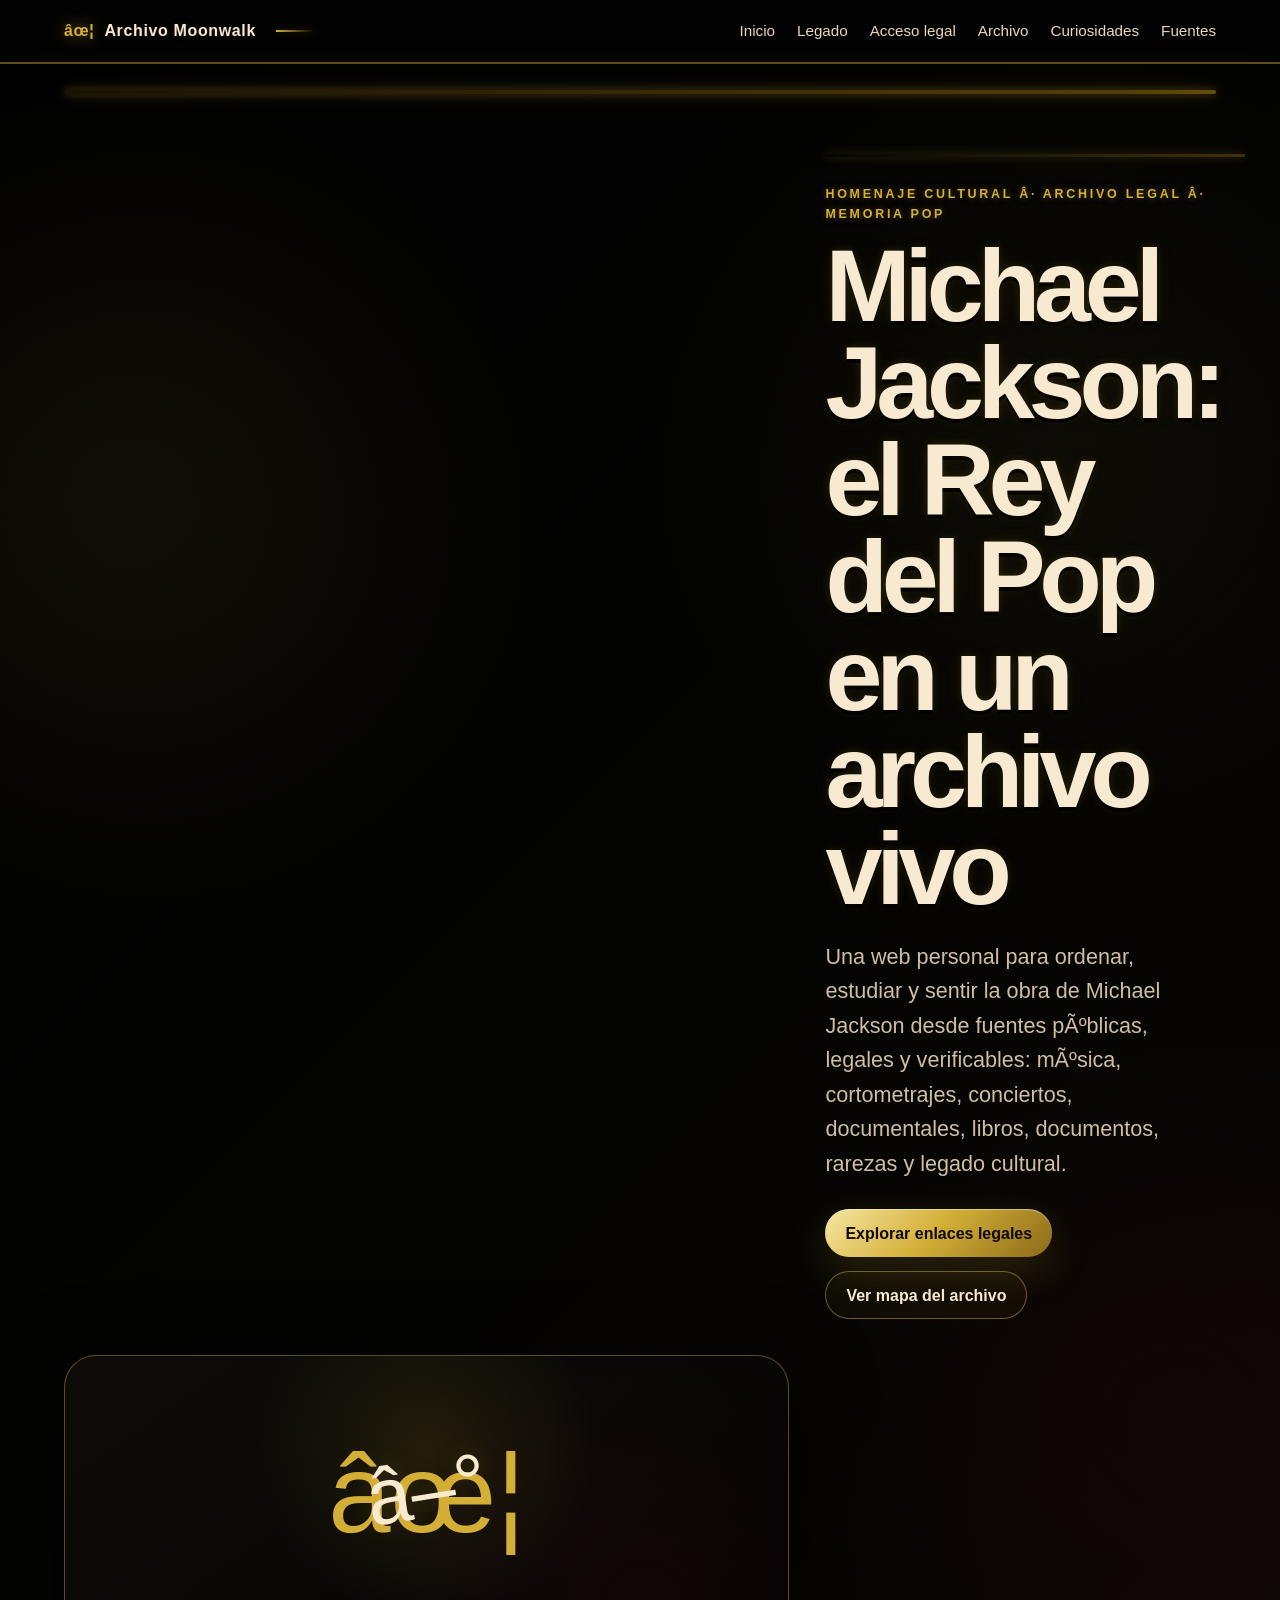
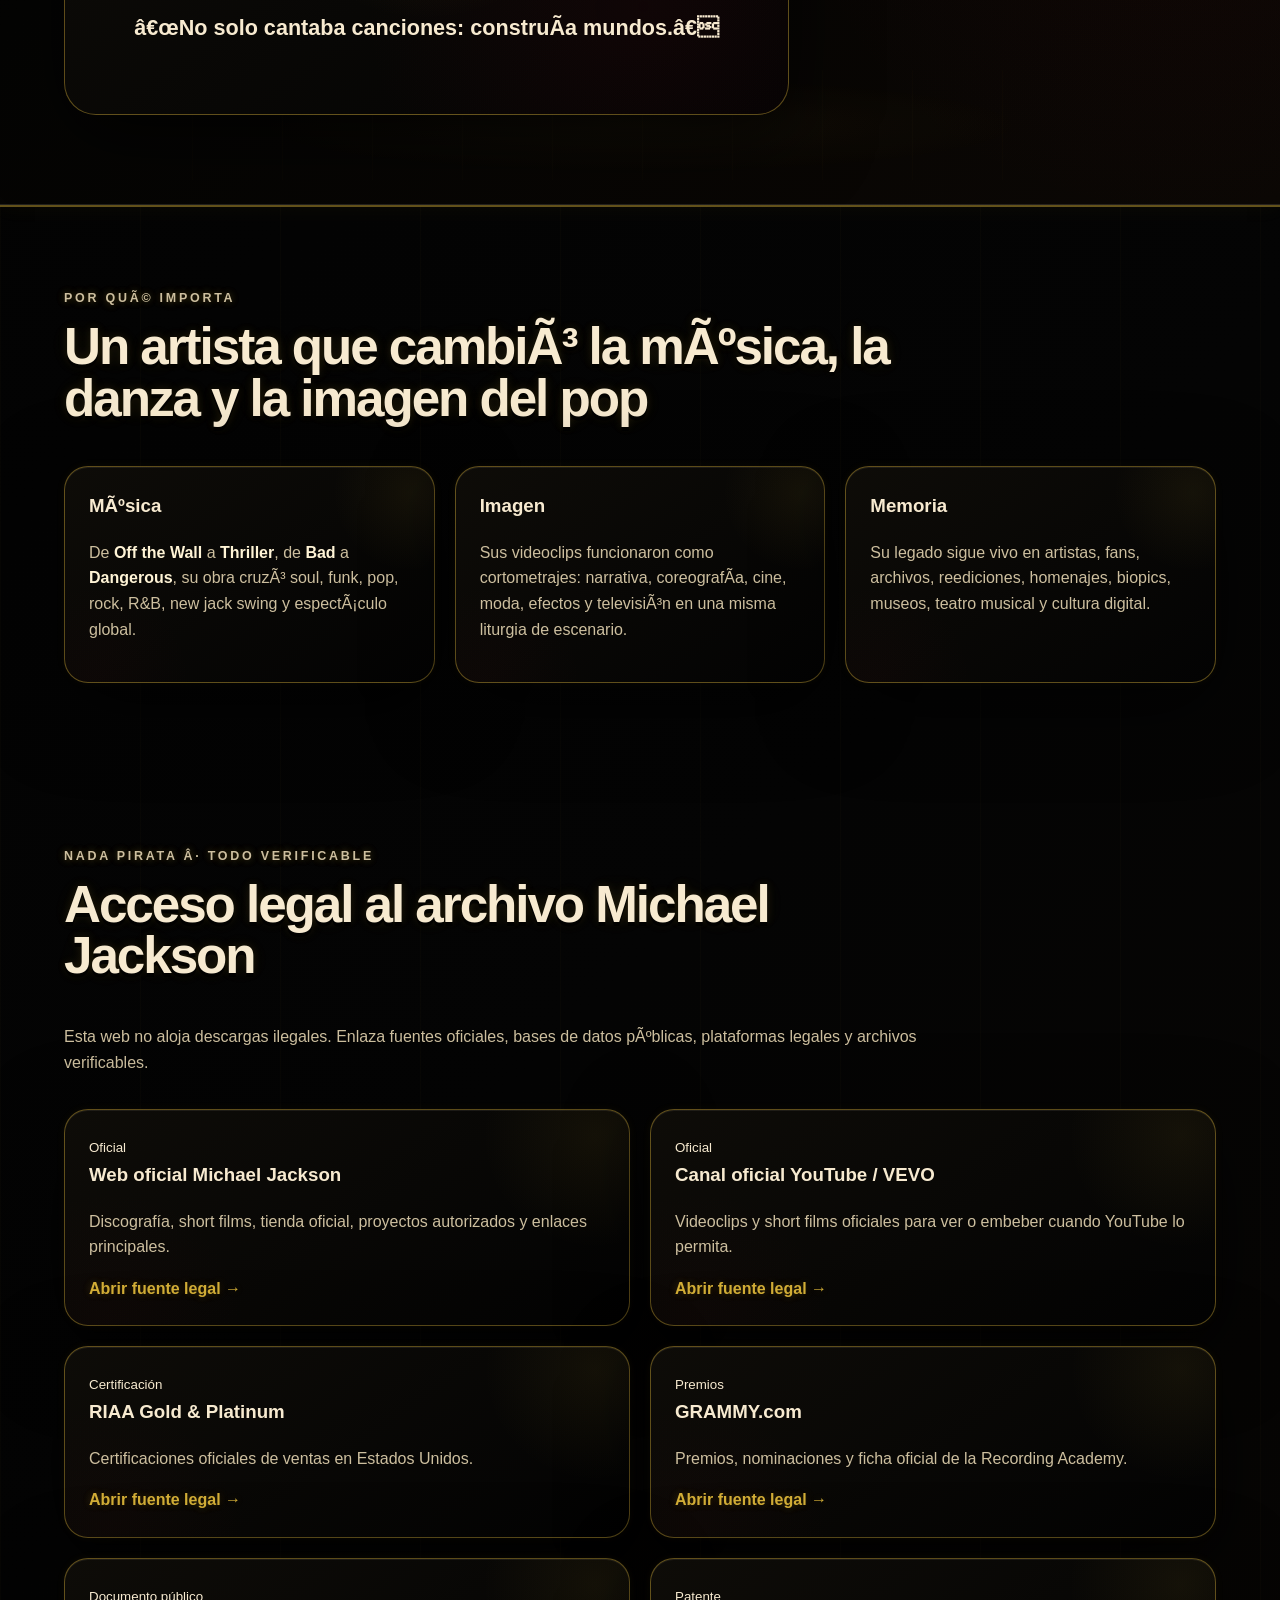
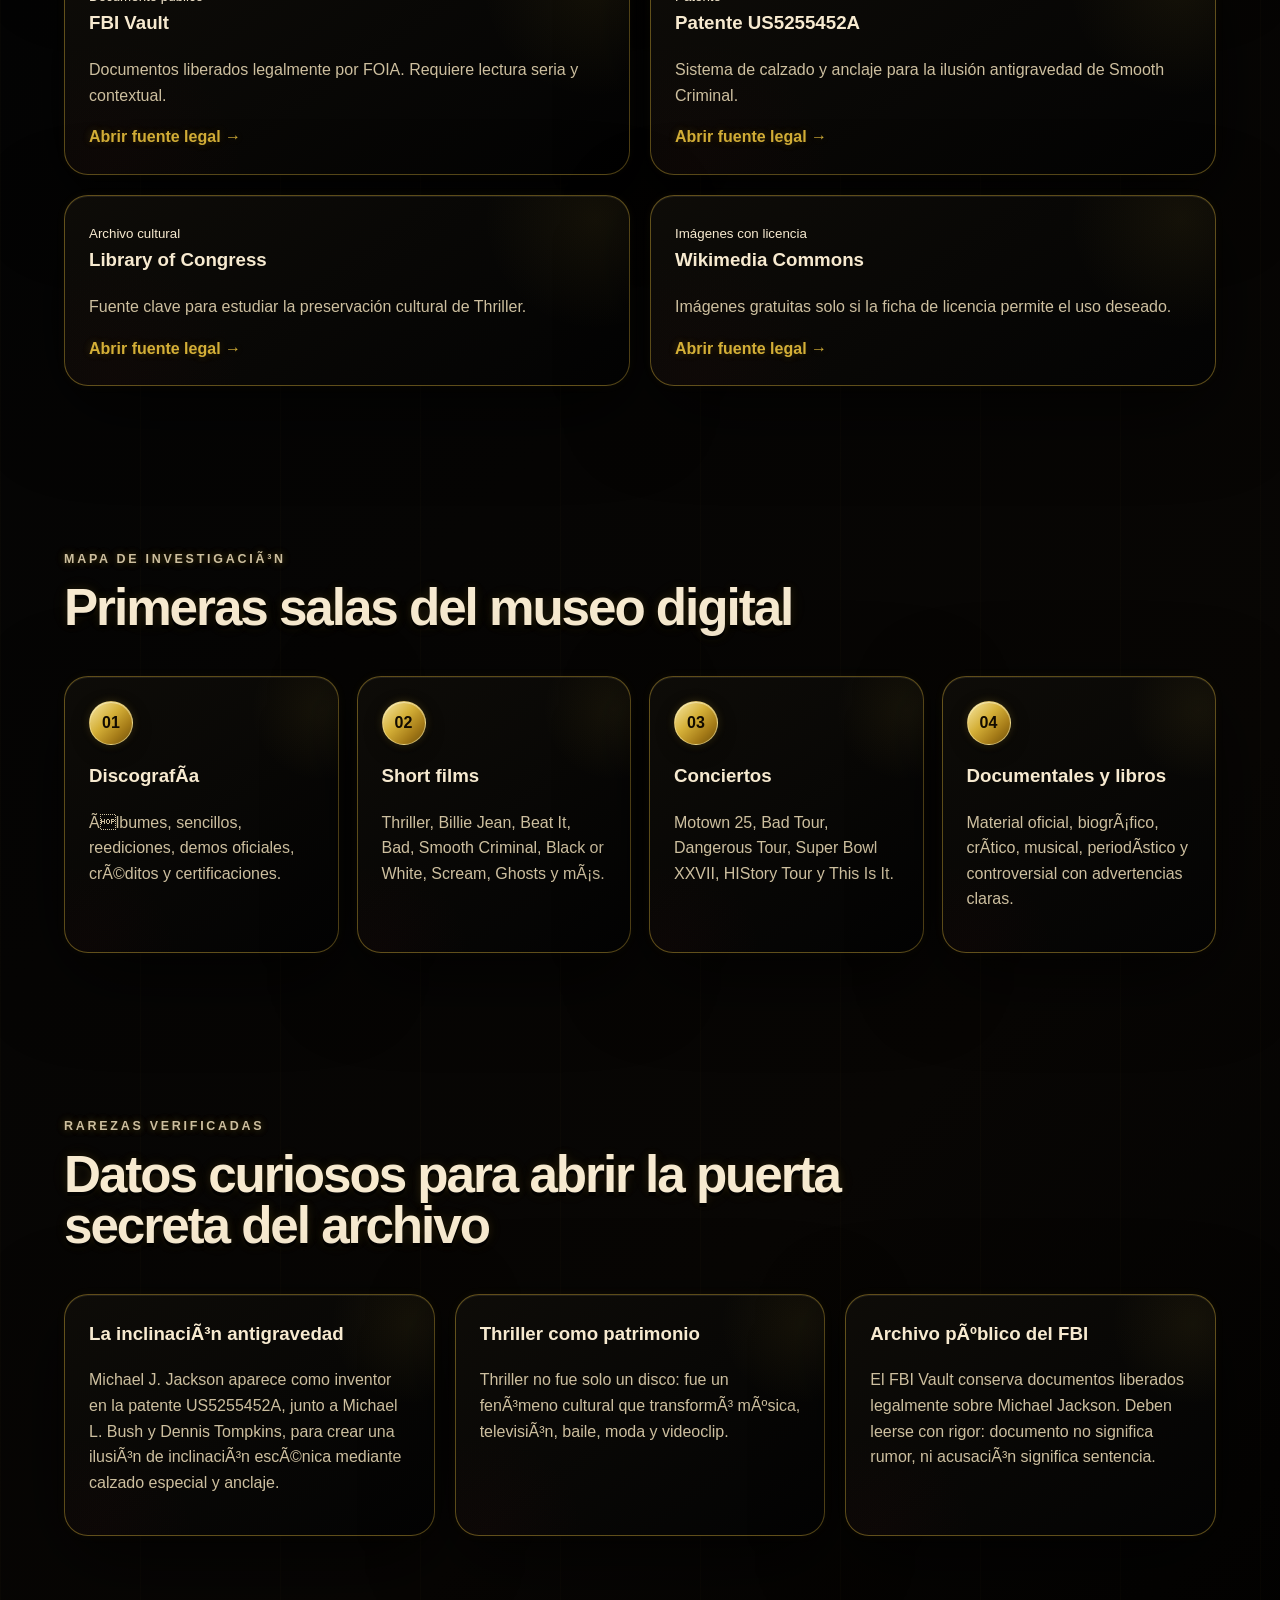
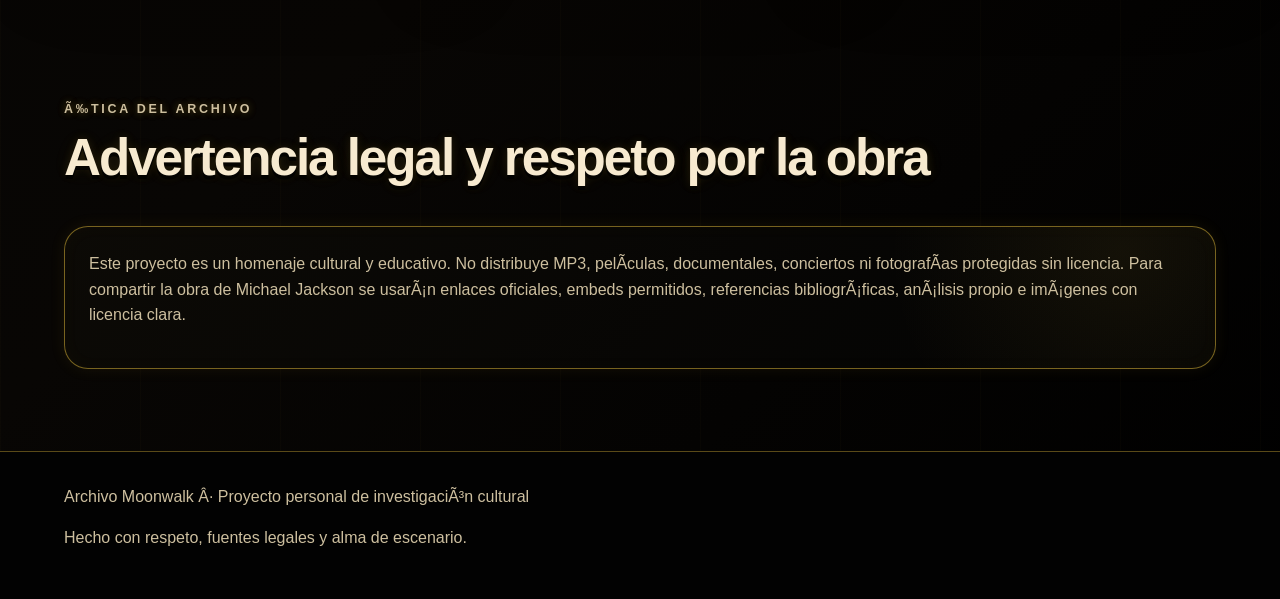
==== index.html @ 629b1ee2 "Integro logo con fondo transparente" ====
﻿<!DOCTYPE html>
<html lang="es">
<head>
  <meta charset="UTF-8" />
  <meta name="viewport" content="width=device-width, initial-scale=1.0" />
  <meta name="description" content="Archivo Moonwalk: homenaje cultural, legal y documentado a Michael Jackson, el Rey del Pop." />
  <title>Archivo Moonwalk | Michael Jackson</title>
  <link rel="icon" type="image/png" href="img/m_j_pies.png" />
  <link rel="stylesheet" href="css/styles.css" />
</head>
<body>
  <header class="site-header">
    <a class="brand" href="#inicio" aria-label="Ir al inicio">
      <span class="brand-mark">âœ¦</span>
      <span>Archivo Moonwalk</span>
    </a>

    <button class="menu-toggle" aria-label="Abrir menÃº" aria-expanded="false">â˜°</button>

    <nav class="main-nav" aria-label="NavegaciÃ³n principal">
      <a href="#inicio">Inicio</a>
      <a href="#legado">Legado</a>
      <a href="#acceso-legal">Acceso legal</a>
      <a href="#archivo">Archivo</a>
      <a href="#curiosidades">Curiosidades</a>
      <a href="#fuentes">Fuentes</a>
    </nav>
  </header>

  <main>
    <section id="inicio" class="hero">
      <div class="hero-glow"></div>
      <div class="hero-content">
        <p class="eyebrow">Homenaje cultural Â· Archivo legal Â· Memoria pop</p>
        <h1>Michael Jackson: el Rey del Pop en un archivo vivo</h1>
        <p class="hero-text">
          Una web personal para ordenar, estudiar y sentir la obra de Michael Jackson desde fuentes pÃºblicas,
          legales y verificables: mÃºsica, cortometrajes, conciertos, documentales, libros, documentos, rarezas
          y legado cultural.
        </p>
        <div class="hero-actions">
          <a class="btn primary" href="#acceso-legal">Explorar enlaces legales</a>
          <a class="btn ghost" href="#archivo">Ver mapa del archivo</a>
        </div>
      </div>

      <div class="stage-card" aria-label="Tarjeta homenaje">
        <div class="fedora">â–°</div>
        <div class="glove">âœ¦</div>
        <p>â€œNo solo cantaba canciones: construÃ­a mundos.â€</p>
      </div>
    </section>

    <section id="legado" class="section">
      <div class="section-heading">
        <p class="eyebrow">Por quÃ© importa</p>
        <h2>Un artista que cambiÃ³ la mÃºsica, la danza y la imagen del pop</h2>
      </div>

      <div class="grid three">
        <article class="card">
          <h3>MÃºsica</h3>
          <p>
            De <strong>Off the Wall</strong> a <strong>Thriller</strong>, de <strong>Bad</strong> a <strong>Dangerous</strong>,
            su obra cruzÃ³ soul, funk, pop, rock, R&amp;B, new jack swing y espectÃ¡culo global.
          </p>
        </article>

        <article class="card">
          <h3>Imagen</h3>
          <p>
            Sus videoclips funcionaron como cortometrajes: narrativa, coreografÃ­a, cine, moda, efectos y televisiÃ³n
            en una misma liturgia de escenario.
          </p>
        </article>

        <article class="card">
          <h3>Memoria</h3>
          <p>
            Su legado sigue vivo en artistas, fans, archivos, reediciones, homenajes, biopics, museos, teatro musical
            y cultura digital.
          </p>
        </article>
      </div>
    </section>

    <section id="acceso-legal" class="section legal-section">
      <div class="section-heading">
        <p class="eyebrow">Nada pirata Â· todo verificable</p>
        <h2>Acceso legal al archivo Michael Jackson</h2>
        <p>
          Esta web no aloja descargas ilegales. Enlaza fuentes oficiales, bases de datos pÃºblicas, plataformas legales
          y archivos verificables.
        </p>
      </div>

      <div id="legal-links" class="grid two"></div>
    </section>

    <section id="archivo" class="section">
      <div class="section-heading">
        <p class="eyebrow">Mapa de investigaciÃ³n</p>
        <h2>Primeras salas del museo digital</h2>
      </div>

      <div class="timeline">
        <article>
          <span>01</span>
          <h3>DiscografÃ­a</h3>
          <p>Ãlbumes, sencillos, reediciones, demos oficiales, crÃ©ditos y certificaciones.</p>
        </article>
        <article>
          <span>02</span>
          <h3>Short films</h3>
          <p>Thriller, Billie Jean, Beat It, Bad, Smooth Criminal, Black or White, Scream, Ghosts y mÃ¡s.</p>
        </article>
        <article>
          <span>03</span>
          <h3>Conciertos</h3>
          <p>Motown 25, Bad Tour, Dangerous Tour, Super Bowl XXVII, HIStory Tour y This Is It.</p>
        </article>
        <article>
          <span>04</span>
          <h3>Documentales y libros</h3>
          <p>Material oficial, biogrÃ¡fico, crÃ­tico, musical, periodÃ­stico y controversial con advertencias claras.</p>
        </article>
      </div>
    </section>

    <section id="curiosidades" class="section">
      <div class="section-heading">
        <p class="eyebrow">Rarezas verificadas</p>
        <h2>Datos curiosos para abrir la puerta secreta del archivo</h2>
      </div>

      <div class="grid three">
        <article class="card highlight">
          <h3>La inclinaciÃ³n antigravedad</h3>
          <p>
            Michael J. Jackson aparece como inventor en la patente US5255452A, junto a Michael L. Bush y Dennis Tompkins,
            para crear una ilusiÃ³n de inclinaciÃ³n escÃ©nica mediante calzado especial y anclaje.
          </p>
        </article>

        <article class="card highlight">
          <h3>Thriller como patrimonio</h3>
          <p>
            Thriller no fue solo un disco: fue un fenÃ³meno cultural que transformÃ³ mÃºsica, televisiÃ³n, baile, moda
            y videoclip.
          </p>
        </article>

        <article class="card highlight">
          <h3>Archivo pÃºblico del FBI</h3>
          <p>
            El FBI Vault conserva documentos liberados legalmente sobre Michael Jackson. Deben leerse con rigor:
            documento no significa rumor, ni acusaciÃ³n significa sentencia.
          </p>
        </article>
      </div>
    </section>

    <section id="fuentes" class="section sources">
      <div class="section-heading">
        <p class="eyebrow">Ã‰tica del archivo</p>
        <h2>Advertencia legal y respeto por la obra</h2>
      </div>

      <div class="notice">
        <p>
          Este proyecto es un homenaje cultural y educativo. No distribuye MP3, pelÃ­culas, documentales, conciertos
          ni fotografÃ­as protegidas sin licencia. Para compartir la obra de Michael Jackson se usarÃ¡n enlaces oficiales,
          embeds permitidos, referencias bibliogrÃ¡ficas, anÃ¡lisis propio e imÃ¡genes con licencia clara.
        </p>
      </div>
    </section>
  </main>

  <footer class="site-footer">
    <p>Archivo Moonwalk Â· Proyecto personal de investigaciÃ³n cultural</p>
    <p>Hecho con respeto, fuentes legales y alma de escenario.</p>
  </footer>

  <script src="js/app.js"></script>
</body>
</html>
---- css/styles.css ----
﻿/* =========================================================
   Archivo Moonwalk
   Tema visual: Royal Moonwalk Noir
   Negro premium · Oro metálico 24K · Rojo Thriller sutil
   ========================================================= */

/* =========================
   1. Variables globales
   ========================= */

:root {
  --bg: #010101;
  --bg-soft: #040404;
  --bg-deep: #000000;

  --gold: #d4af37;
  --gold-light: #f7e7a3;
  --gold-deep: #8a6a18;
  --gold-dark: #6f4f09;

  --text: #f7ead0;
  --text-strong: #fff4d6;
  --muted: #cdbf9f;

  --thriller-red: #6d0715;
  --thriller-red-dark: #350007;
  --thriller-red-glow: rgba(109, 7, 21, 0.22);

  --card: rgba(10, 10, 10, 0.94);
  --card-border: rgba(212, 175, 55, 0.42);

  --blue-shadow: #06101b;

  --shadow-soft: 0 22px 82px rgba(0, 0, 0, 0.68);
  --shadow-strong: 0 30px 100px rgba(0, 0, 0, 0.74);

  --radius-lg: 24px;
  --radius-xl: 32px;
  --container-x: clamp(18px, 5vw, 70px);
}

/* =========================
   2. Reset y base
   ========================= */

* {
  box-sizing: border-box;
}

html {
  scroll-behavior: smooth;
  background: var(--bg);
}

body {
  margin: 0;
  font-family: Arial, Helvetica, sans-serif;
  color: var(--text);
  background:
    radial-gradient(circle at 12% 15%, rgba(212, 175, 55, 0.045), transparent 22%),
    radial-gradient(circle at 90% 12%, rgba(212, 175, 55, 0.035), transparent 24%),
    linear-gradient(135deg, #010101 0%, #040404 48%, #080604 78%, #000000 100%);
  line-height: 1.6;
}

a {
  color: inherit;
  text-decoration: none;
}

p,
h1,
h2,
h3 {
  margin-top: 0;
}

strong {
  color: var(--text-strong);
}

/* =========================
   3. Header y navegación
   ========================= */

.site-header {
  position: sticky;
  top: 0;
  z-index: 20;
  display: flex;
  align-items: center;
  justify-content: space-between;
  padding: 18px var(--container-x);
  background: #020202;
  border-bottom: 2px solid rgba(212, 175, 55, 0.44);
  box-shadow:
    0 10px 34px rgba(0, 0, 0, 0.78),
    0 0 14px rgba(212, 175, 55, 0.08);
}

.brand {
  display: flex;
  align-items: center;
  gap: 10px;
  color: var(--text);
  font-weight: 800;
  letter-spacing: 0.04em;
  text-shadow:
    0 0 8px rgba(212, 175, 55, 0.14),
    0 0 16px rgba(212, 175, 55, 0.06);
}

.brand::after {
  content: "";
  display: inline-block;
  width: 38px;
  height: 2px;
  margin-left: 10px;
  background: linear-gradient(90deg, var(--gold), transparent);
  box-shadow: 0 0 8px rgba(212, 175, 55, 0.28);
}

.brand-mark {
  color: var(--gold);
  filter: drop-shadow(0 0 8px rgba(212, 175, 55, 0.48));
}

.main-nav {
  display: flex;
  gap: 22px;
  color: var(--muted);
  font-size: 0.95rem;
}

.main-nav a {
  position: relative;
  color: #e8d9b6;
}

.main-nav a::after {
  content: "";
  position: absolute;
  left: 0;
  bottom: -8px;
  width: 0;
  height: 2px;
  background: linear-gradient(90deg, var(--gold), var(--gold-light), var(--thriller-red));
  box-shadow:
    0 0 8px rgba(212, 175, 55, 0.24),
    0 0 10px rgba(109, 7, 21, 0.18);
  transition: width 0.22s ease;
}

.main-nav a:hover {
  color: var(--gold);
}

.main-nav a:hover::after {
  width: 100%;
}

.menu-toggle {
  display: none;
  padding: 8px 10px;
  color: var(--text);
  font-size: 1.2rem;
  background: transparent;
  border: 1px solid rgba(212, 175, 55, 0.44);
  border-radius: 10px;
}

/* =========================
   4. Hero principal
   ========================= */

.hero {
  min-height: 88vh;
  position: relative;
  display: grid;
  grid-template-columns: minmax(0, 1.3fr) minmax(280px, 0.7fr);
  align-items: center;
  gap: 36px;
  padding: 90px var(--container-x);
  overflow: hidden;
  background:
    radial-gradient(circle at 10% 25%, rgba(212, 175, 55, 0.07), transparent 24%),
    radial-gradient(circle at 82% 22%, rgba(212, 175, 55, 0.045), transparent 24%),
    radial-gradient(circle at 92% 78%, rgba(109, 7, 21, 0.075), transparent 22%),
    linear-gradient(135deg, #010101 0%, #040403 52%, #0b0704 100%);
  border-bottom: 2px solid rgba(212, 175, 55, 0.46);
  box-shadow:
    inset 0 -1px 0 rgba(247, 234, 208, 0.12),
    0 0 22px rgba(212, 175, 55, 0.045);
}

.hero::before,
.page-hero::before {
  content: "";
  display: block;
  position: absolute;
  left: var(--container-x);
  right: var(--container-x);
  top: 26px;
  height: 3px;
  border-radius: 999px;
  background:
    linear-gradient(
      90deg,
      transparent,
      rgba(138, 106, 24, 0.28),
      var(--gold-deep),
      var(--gold),
      #f0d98a,
      var(--gold),
      rgba(109, 7, 21, 0.24),
      transparent
    );
  box-shadow:
    0 0 10px rgba(212, 175, 55, 0.28),
    0 0 22px rgba(212, 175, 55, 0.10);
  pointer-events: none;
}

.hero::after {
  content: "";
  position: absolute;
  left: 50%;
  bottom: 25px;
  width: 70%;
  height: 110px;
  transform: translateX(-50%);
  background:
    linear-gradient(90deg, rgba(212,175,55,0.025) 1px, transparent 1px),
    radial-gradient(ellipse, rgba(212,175,55,0.06), transparent 65%);
  background-size: 90px 90px, auto;
  opacity: 0.75;
  pointer-events: none;
}

.hero-content {
  position: relative;
  z-index: 1;
  max-width: 850px;
}

.eyebrow {
  margin: 0 0 12px;
  color: var(--gold);
  text-transform: uppercase;
  letter-spacing: 0.22em;
  font-size: 0.78rem;
  font-weight: 800;
  text-shadow:
    0 0 7px rgba(212, 175, 55, 0.36),
    0 0 16px rgba(212, 175, 55, 0.12);
}

h1 {
  margin-bottom: 22px;
  color: var(--text);
  font-size: clamp(2.6rem, 8vw, 6.6rem);
  line-height: 0.95;
  letter-spacing: -0.06em;
  text-shadow:
    0 4px 0 rgba(0, 0, 0, 0.78),
    0 0 10px rgba(212, 175, 55, 0.14),
    0 0 22px rgba(212, 175, 55, 0.055);
}

h2 {
  color: var(--text);
  font-size: clamp(2rem, 4vw, 3.6rem);
  line-height: 1;
  letter-spacing: -0.04em;
  text-shadow:
    0 4px 0 rgba(0, 0, 0, 0.78),
    0 0 10px rgba(212, 175, 55, 0.14),
    0 0 22px rgba(212, 175, 55, 0.055);
}

.hero-text,
.page-hero p:not(.eyebrow) {
  max-width: 760px;
  color: var(--muted);
  font-size: clamp(1.05rem, 2vw, 1.35rem);
}

.hero-actions {
  display: flex;
  flex-wrap: wrap;
  gap: 14px;
  margin-top: 28px;
}

/* =========================
   5. Páginas internas
   ========================= */

.page-hero {
  position: relative;
  padding: 110px var(--container-x) 90px;
  overflow: hidden;
  background:
    radial-gradient(circle at 10% 25%, rgba(212, 175, 55, 0.07), transparent 24%),
    radial-gradient(circle at 82% 22%, rgba(212, 175, 55, 0.045), transparent 24%),
    radial-gradient(circle at 92% 78%, rgba(109, 7, 21, 0.075), transparent 22%),
    linear-gradient(135deg, #010101 0%, #040403 52%, #0b0704 100%);
  border-bottom: 2px solid rgba(212, 175, 55, 0.46);
  box-shadow:
    inset 0 -1px 0 rgba(247, 234, 208, 0.12),
    0 0 22px rgba(212, 175, 55, 0.045);
}

.page-hero h1 {
  max-width: 900px;
}

/* =========================
   6. Botones
   ========================= */

.btn {
  display: inline-flex;
  align-items: center;
  justify-content: center;
  min-height: 48px;
  padding: 0 20px;
  border-radius: 999px;
  font-weight: 800;
  transition: transform 0.2s ease, box-shadow 0.2s ease;
}

.btn:hover {
  transform: translateY(-2px);
}

.btn.primary {
  color: #100900;
  background: linear-gradient(135deg, #f7e7a3 0%, var(--gold) 48%, var(--gold-deep) 100%);
  box-shadow:
    0 14px 42px rgba(212, 175, 55, 0.18),
    inset 0 1px 0 rgba(255, 255, 255, 0.42);
}

.btn.ghost {
  color: var(--text);
  border: 1px solid rgba(212, 175, 55, 0.48);
  background: rgba(212, 175, 55, 0.045);
}

/* =========================
   7. Tarjetas y grids
   ========================= */

.section {
  padding: 82px var(--container-x);
  background:
    linear-gradient(90deg, rgba(212, 175, 55, 0.018) 1px, transparent 1px),
    transparent;
  background-size: 140px 140px;
}

.section-heading {
  max-width: 880px;
  margin-bottom: 34px;
}

.section-heading p {
  color: var(--muted);
}

.grid {
  display: grid;
  gap: 20px;
}

.grid.two {
  grid-template-columns: repeat(2, minmax(0, 1fr));
}

.grid.three {
  grid-template-columns: repeat(3, minmax(0, 1fr));
}

.card,
.legal-card,
.timeline article,
.notice,
.data-card {
  border: 1.5px solid rgba(212, 175, 55, 0.42);
  border-radius: var(--radius-lg);
  background:
    radial-gradient(circle at 94% 12%, rgba(212, 175, 55, 0.065), transparent 20%),
    radial-gradient(circle at 8% 100%, rgba(109, 7, 21, 0.045), transparent 24%),
    linear-gradient(145deg, rgba(14, 12, 8, 0.98), rgba(3, 3, 3, 0.98));
  box-shadow:
    var(--shadow-soft),
    0 0 10px rgba(212, 175, 55, 0.055),
    inset 0 1px 0 rgba(247, 234, 208, 0.08);
}

.card,
.legal-card,
.data-card,
.notice {
  padding: 24px;
}

.card:hover,
.legal-card:hover,
.timeline article:hover,
.data-card:hover {
  border-color: rgba(212, 175, 55, 0.68);
  box-shadow:
    var(--shadow-strong),
    0 0 18px rgba(212, 175, 55, 0.16),
    0 0 36px rgba(212, 175, 55, 0.055);
}

.card h3,
.legal-card h3,
.timeline h3,
.data-card h3 {
  color: var(--text);
}

.card p,
.legal-card p,
.timeline p,
.data-card p,
.notice p {
  color: var(--muted);
}

.data-card .tag {
  display: inline-flex;
  margin-bottom: 12px;
  padding: 5px 10px;
  border: 1px solid rgba(247, 231, 163, 0.58);
  border-radius: 999px;
  color: #120b01;
  background:
    linear-gradient(135deg, #f7e7a3 0%, var(--gold) 42%, #a67c18 72%, #6f4f09 100%);
  box-shadow:
    0 0 8px rgba(212, 175, 55, 0.20),
    0 6px 18px rgba(0, 0, 0, 0.36),
    inset 0 1px 0 rgba(255, 255, 255, 0.42);
  font-size: 0.78rem;
  font-weight: 800;
}

.data-card a,
.legal-card a {
  color: var(--gold);
  font-weight: 800;
  text-shadow:
    0 0 8px rgba(212, 175, 55, 0.24),
    0 0 14px rgba(212, 175, 55, 0.08);
}

/* =========================
   8. Avisos legales
   ========================= */

.notice {
  border: 1.5px solid rgba(212, 175, 55, 0.54);
  background:
    radial-gradient(circle at 92% 18%, rgba(212, 175, 55, 0.075), transparent 22%),
    linear-gradient(135deg, rgba(12, 10, 6, 0.98), rgba(3, 3, 3, 0.98));
  box-shadow:
    0 0 16px rgba(212, 175, 55, 0.08),
    inset 0 0 20px rgba(212, 175, 55, 0.025);
}

/* =========================
   9. Timeline
   ========================= */

.timeline {
  display: grid;
  grid-template-columns: repeat(4, minmax(0, 1fr));
  gap: 18px;
}

.timeline article {
  padding: 24px;
}

.timeline span {
  display: inline-grid;
  place-items: center;
  width: 44px;
  height: 44px;
  margin-bottom: 16px;
  border: 1px solid rgba(247, 231, 163, 0.58);
  border-radius: 50%;
  color: #120b01;
  background:
    linear-gradient(135deg, #f7e7a3 0%, var(--gold) 42%, #a67c18 72%, #6f4f09 100%);
  box-shadow:
    0 0 8px rgba(212, 175, 55, 0.20),
    0 6px 18px rgba(0, 0, 0, 0.36),
    inset 0 1px 0 rgba(255, 255, 255, 0.42);
  font-weight: 900;
}

/* =========================
   10. Tarjeta escénica home
   ========================= */

.stage-card {
  position: relative;
  z-index: 1;
  min-height: 360px;
  display: grid;
  place-items: center;
  padding: 34px;
  border: 1.5px solid rgba(212, 175, 55, 0.42);
  border-radius: var(--radius-xl);
  background:
    radial-gradient(circle at 50% 26%, rgba(212, 175, 55, 0.12), transparent 38%),
    radial-gradient(circle at 80% 70%, rgba(109, 7, 21, 0.10), transparent 44%),
    linear-gradient(145deg, rgba(14,12,8,0.98), rgba(3,3,3,0.98));
  box-shadow: var(--shadow-soft);
  text-align: center;
}

.stage-card p {
  color: var(--text);
  font-size: 1.35rem;
  font-weight: 800;
}

.fedora {
  position: absolute;
  top: 70px;
  color: var(--text);
  font-size: 5rem;
  transform: rotate(-9deg);
  text-shadow: 0 0 25px rgba(212, 175, 55, 0.22);
}

.glove {
  color: var(--gold);
  font-size: 7rem;
  animation: pulse 2.2s infinite alternate;
}

/* =========================
   11. Cards especiales
   ========================= */

.video-card,
.concert-card,
.doc-card {
  position: relative;
  overflow: hidden;
}

.video-card::before,
.concert-card::before,
.doc-card::before {
  position: absolute;
  right: 22px;
  top: 18px;
  color: rgba(212, 175, 55, 0.24);
  font-size: 2.6rem;
  font-weight: 900;
  text-shadow:
    0 0 8px rgba(212, 175, 55, 0.20),
    0 0 16px rgba(212, 175, 55, 0.07);
}

.video-card::before {
  content: "▶";
}

.concert-card::before {
  content: "★";
}

.doc-card::before {
  content: "◎";
}

.video-card:hover,
.concert-card:hover,
.doc-card:hover {
  transform: translateY(-3px);
  transition: transform 0.2s ease, border-color 0.2s ease;
}

/* =========================
   12. Acentos Thriller preparados
   ========================= */

.thriller-glow {
  color: var(--text);
  text-shadow:
    0 0 10px rgba(212, 175, 55, 0.14),
    0 0 20px var(--thriller-red-glow);
}

.thriller-blood-accent {
  position: relative;
}

.thriller-blood-accent::after {
  content: "";
  position: absolute;
  left: 0;
  bottom: -6px;
  width: 100%;
  height: 2px;
  background: linear-gradient(90deg, var(--gold), var(--thriller-red), var(--thriller-red-dark));
  box-shadow:
    0 0 8px rgba(212, 175, 55, 0.20),
    0 0 14px rgba(109, 7, 21, 0.24);
}

.thriller-drip {
  position: relative;
}

.thriller-drip::before {
  content: "";
  position: absolute;
  right: 12%;
  bottom: -14px;
  width: 4px;
  height: 14px;
  border-radius: 999px;
  background: linear-gradient(var(--thriller-red), var(--thriller-red-dark));
  opacity: 0.65;
  box-shadow: 0 0 8px rgba(109, 7, 21, 0.24);
}

/* =========================
   13. Footer y scrollbar
   ========================= */

.site-footer {
  padding: 32px var(--container-x);
  color: var(--muted);
  border-top: 1px solid rgba(212, 175, 55, 0.42);
  background: #020202;
}

::-webkit-scrollbar {
  width: 12px;
}

::-webkit-scrollbar-track {
  background: #020202;
}

::-webkit-scrollbar-thumb {
  border: 3px solid #020202;
  border-radius: 999px;
  background:
    linear-gradient(#f7e7a3, var(--gold), var(--gold-deep), var(--thriller-red), var(--thriller-red-dark));
  box-shadow: 0 0 8px rgba(212, 175, 55, 0.28);
}

/* =========================
   14. Animaciones
   ========================= */

@keyframes pulse {
  from {
    transform: scale(1);
    filter: drop-shadow(0 0 8px rgba(212, 175, 55, 0.28));
  }

  to {
    transform: scale(1.06);
    filter: drop-shadow(0 0 20px rgba(212, 175, 55, 0.34));
  }
}

/* =========================
   15. Responsive
   ========================= */

@media (max-width: 900px) {
  .hero {
    grid-template-columns: 1fr;
  }

  .grid.two,
  .grid.three,
  .timeline {
    grid-template-columns: 1fr;
  }

  .menu-toggle {
    display: inline-block;
  }

  .main-nav {
    position: absolute;
    left: 18px;
    right: 18px;
    top: 68px;
    display: none;
    flex-direction: column;
    padding: 18px;
    border: 1px solid rgba(212, 175, 55, 0.44);
    border-radius: 18px;
    background: rgba(3, 3, 3, 0.98);
  }

  .main-nav.is-open {
    display: flex;
  }

  .brand::after {
    display: none;
  }
}

@media (max-width: 560px) {
  .site-header {
    padding: 16px 18px;
  }

  .hero,
  .page-hero,
  .section {
    padding-left: 18px;
    padding-right: 18px;
  }

  .hero,
  .page-hero {
    padding-top: 90px;
  }

  h1 {
    font-size: clamp(2.25rem, 15vw, 4.4rem);
  }
}

/* =========================
   16. Efecto cinematográfico Thriller
   ========================= */

#thriller-canvas {
  position: fixed;
  inset: 0;
  z-index: 1;
  width: 100%;
  height: 100%;
  pointer-events: none;
  opacity: 0.42;
  mix-blend-mode: screen;
}

.site-header,
main,
.site-footer {
  position: relative;
  z-index: 2;
}

/* =========================================================
   Responsive Fix + Golden Sweep
   Menú móvil limpio + línea dorada con barrido cinematográfico
   ========================================================= */

/* Línea superior con barrido dorado constante */
.hero::before,
.page-hero::before {
  overflow: hidden;
  background:
    linear-gradient(
      90deg,
      transparent 0%,
      rgba(138, 106, 24, 0.34) 12%,
      #8a6a18 24%,
      #d4af37 38%,
      #f7e7a3 50%,
      #d4af37 62%,
      rgba(109, 7, 21, 0.34) 82%,
      transparent 100%
    ) !important;
  background-size: 220% 100% !important;
  animation: goldenSweep 4.8s linear infinite;
  box-shadow:
    0 0 10px rgba(212, 175, 55, 0.30),
    0 0 24px rgba(212, 175, 55, 0.16),
    0 0 42px rgba(109, 7, 21, 0.08) !important;
}

/* Pequeña línea interior más fina tipo brillo Billie Jean */
.hero-content::before,
.page-hero h1::before {
  content: "";
  display: block;
  width: min(420px, 72vw);
  height: 2px;
  margin-bottom: 28px;
  border-radius: 999px;
  background:
    linear-gradient(
      90deg,
      transparent,
      rgba(212, 175, 55, 0.42),
      #f7e7a3,
      rgba(109, 7, 21, 0.30),
      transparent
    );
  background-size: 220% 100%;
  animation: goldenSweep 5.6s linear infinite;
  box-shadow:
    0 0 12px rgba(212, 175, 55, 0.22),
    0 0 24px rgba(212, 175, 55, 0.08);
}

@keyframes goldenSweep {
  0% {
    background-position: 220% 50%;
  }

  100% {
    background-position: -220% 50%;
  }
}

/* Respeta usuarios que prefieren menos movimiento */
@media (prefers-reduced-motion: reduce) {
  .hero::before,
  .page-hero::before,
  .hero-content::before,
  .page-hero h1::before {
    animation: none !important;
  }
}

/* =========================
   Reparación móvil
   ========================= */

@media (max-width: 900px) {
  .site-header {
    min-height: 72px;
    align-items: center;
    overflow: visible;
  }

  .menu-toggle {
    display: inline-grid !important;
    place-items: center;
    width: 42px;
    height: 42px;
    position: relative;
    z-index: 50;
    color: #f7ead0;
    background:
      linear-gradient(145deg, rgba(14, 12, 8, 0.98), rgba(3, 3, 3, 0.98));
    border: 2px solid rgba(212, 175, 55, 0.72);
    box-shadow:
      0 0 12px rgba(212, 175, 55, 0.20),
      inset 0 1px 0 rgba(247, 234, 208, 0.10);
  }

  .main-nav {
    position: absolute;
    top: calc(100% + 10px);
    left: 18px;
    right: 18px;
    z-index: 45;
    display: none;
    flex-direction: column;
    gap: 8px;
    padding: 16px;
    border: 1.5px solid rgba(212, 175, 55, 0.58);
    border-radius: 18px;
    background:
      radial-gradient(circle at 90% 10%, rgba(212, 175, 55, 0.08), transparent 22%),
      linear-gradient(145deg, rgba(10, 8, 5, 0.99), rgba(0, 0, 0, 0.99));
    box-shadow:
      0 22px 70px rgba(0, 0, 0, 0.78),
      0 0 18px rgba(212, 175, 55, 0.12);
  }

  .main-nav.is-open {
    display: flex !important;
  }

  .main-nav a {
    display: block;
    padding: 12px 14px;
    border-radius: 12px;
    color: #f7ead0 !important;
    background: rgba(212, 175, 55, 0.035);
  }

  .main-nav a:hover {
    background: rgba(212, 175, 55, 0.10);
  }

  .main-nav a::after {
    bottom: 4px;
    left: 14px;
  }

  .hero {
    min-height: auto;
    grid-template-columns: 1fr !important;
    gap: 28px;
    padding-top: 86px;
    padding-bottom: 54px;
    overflow: hidden;
  }

  .page-hero {
    min-height: auto;
    padding-top: 86px;
    padding-bottom: 54px;
  }

  .hero::before,
  .page-hero::before {
    left: 18px;
    right: 18px;
    top: 22px;
  }

  .hero::after {
    width: 92%;
    height: 80px;
    opacity: 0.38;
  }

  .hero-content,
  .page-hero {
    max-width: 100%;
  }

  .hero h1,
  .page-hero h1 {
    max-width: 100%;
    font-size: clamp(2.25rem, 13vw, 4.6rem);
    line-height: 0.98;
    letter-spacing: -0.055em;
  }

  .hero-text,
  .page-hero p:not(.eyebrow) {
    max-width: 100%;
    font-size: 1rem;
  }

  .hero-actions {
    gap: 10px;
  }

  .btn {
    width: 100%;
    min-height: 46px;
    text-align: center;
  }

  .stage-card {
    min-height: 260px;
    padding: 24px;
  }

  .fedora {
    top: 44px;
    font-size: 3.2rem;
  }

  .glove {
    font-size: 4.8rem;
  }

  .section {
    padding-top: 56px;
    padding-bottom: 56px;
  }
}

@media (max-width: 560px) {
  .brand {
    max-width: 220px;
    font-size: 0.95rem;
  }

  .site-header {
    padding: 14px 18px;
  }

  .hero,
  .page-hero {
    padding-left: 18px;
    padding-right: 18px;
  }

  .hero h1,
  .page-hero h1 {
    font-size: clamp(2.2rem, 12.4vw, 3.7rem);
  }

  .eyebrow {
    font-size: 0.68rem;
    letter-spacing: 0.18em;
  }

  .card,
  .legal-card,
  .data-card,
  .notice,
  .timeline article {
    padding: 20px;
  }
}

/* =========================================================
   Golden Sweep V2 - Barrido visible sobre oro metálico
   ========================================================= */

.hero::before,
.page-hero::before {
  height: 4px !important;
  background:
    linear-gradient(
      90deg,
      rgba(20, 14, 2, 0.95) 0%,
      rgba(138, 106, 24, 0.85) 18%,
      #d4af37 34%,
      #fff1a8 48%,
      #d4af37 58%,
      rgba(138, 106, 24, 0.85) 72%,
      rgba(109, 7, 21, 0.42) 88%,
      rgba(20, 14, 2, 0.95) 100%
    ) !important;
  background-size: 260% 100% !important;
  animation: goldenSweepStrong 3.4s linear infinite !important;
  box-shadow:
    0 0 8px rgba(212, 175, 55, 0.34),
    0 0 18px rgba(212, 175, 55, 0.22),
    0 0 34px rgba(255, 241, 168, 0.10),
    0 0 44px rgba(109, 7, 21, 0.08) !important;
}

.hero-content::before,
.page-hero h1::before {
  height: 3px !important;
  background:
    linear-gradient(
      90deg,
      transparent 0%,
      rgba(138, 106, 24, 0.70) 18%,
      #d4af37 34%,
      #fff1a8 50%,
      #d4af37 64%,
      rgba(109, 7, 21, 0.38) 82%,
      transparent 100%
    ) !important;
  background-size: 260% 100% !important;
  animation: goldenSweepStrong 3.8s linear infinite !important;
  box-shadow:
    0 0 10px rgba(212, 175, 55, 0.26),
    0 0 24px rgba(255, 241, 168, 0.10) !important;
}

@keyframes goldenSweepStrong {
  0% {
    background-position: 260% 50%;
  }

  100% {
    background-position: -260% 50%;
  }
}

/* =========================================================
   Mobile Menu Visual Final Fix
   Asegura que el menú aparezca encima de todo en móvil.
   ========================================================= */

@media (max-width: 900px) {
  .site-header {
    position: sticky;
    top: 0;
    z-index: 9999 !important;
    overflow: visible !important;
  }

  .menu-toggle {
    display: inline-grid !important;
    place-items: center;
    cursor: pointer;
  }

  .main-nav {
    position: fixed !important;
    top: 82px !important;
    left: 18px !important;
    right: 18px !important;
    z-index: 9998 !important;
    display: none !important;
    flex-direction: column !important;
    gap: 10px !important;
    padding: 18px !important;
    border: 1.5px solid rgba(212, 175, 55, 0.68) !important;
    border-radius: 20px !important;
    background:
      radial-gradient(circle at 92% 12%, rgba(212, 175, 55, 0.12), transparent 26%),
      linear-gradient(145deg, rgba(13, 10, 4, 0.99), rgba(0, 0, 0, 0.99)) !important;
    box-shadow:
      0 26px 90px rgba(0, 0, 0, 0.88),
      0 0 22px rgba(212, 175, 55, 0.18) !important;
  }

  .main-nav.is-open {
    display: flex !important;
  }

  .main-nav a {
    display: block !important;
    padding: 13px 15px !important;
    border: 1px solid rgba(212, 175, 55, 0.22);
    border-radius: 14px;
    color: #f7ead0 !important;
    background: rgba(212, 175, 55, 0.045);
    font-weight: 700;
  }

  .main-nav a:hover {
    color: #d4af37 !important;
    background: rgba(212, 175, 55, 0.12);
  }
}

/* =========================================================
   Golden Sweep Final
   Barrido luminoso visible sobre la línea dorada.
   ========================================================= */

.hero::before,
.page-hero::before {
  height: 4px !important;
  background:
    linear-gradient(
      90deg,
      rgba(30, 20, 2, 0.85) 0%,
      rgba(90, 64, 8, 0.95) 22%,
      #d4af37 36%,
      #fff6bf 42%,
      #ffffff 46%,
      #fff6bf 50%,
      #d4af37 56%,
      rgba(109, 7, 21, 0.42) 70%,
      rgba(30, 20, 2, 0.85) 100%
    ) !important;
  background-size: 420% 100% !important;
  animation: royalLightSweep 2.8s linear infinite !important;
  box-shadow:
    0 0 8px rgba(212, 175, 55, 0.36),
    0 0 18px rgba(212, 175, 55, 0.22),
    0 0 42px rgba(255, 246, 191, 0.12) !important;
}

.hero-content::before,
.page-hero h1::before {
  background:
    linear-gradient(
      90deg,
      transparent 0%,
      rgba(90, 64, 8, 0.85) 28%,
      #d4af37 40%,
      #fff6bf 47%,
      #ffffff 50%,
      #fff6bf 53%,
      #d4af37 62%,
      rgba(109, 7, 21, 0.36) 78%,
      transparent 100%
    ) !important;
  background-size: 420% 100% !important;
  animation: royalLightSweep 3.2s linear infinite !important;
}

@keyframes royalLightSweep {
  0% {
    background-position: 220% 50%;
    filter: brightness(0.95);
  }

  45% {
    filter: brightness(1.38);
  }

  100% {
    background-position: -220% 50%;
    filter: brightness(1);
  }
}

.curiosity-card {
  position: relative;
  overflow: hidden;
}

.curiosity-card::before {
  content: "✦";
  position: absolute;
  right: 22px;
  top: 18px;
  color: rgba(212, 175, 55, 0.24);
  font-size: 2.6rem;
  font-weight: 900;
  text-shadow:
    0 0 8px rgba(212, 175, 55, 0.20),
    0 0 16px rgba(109, 7, 21, 0.10);
}

.curiosity-card:hover {
  transform: translateY(-3px);
  transition: transform 0.2s ease, border-color 0.2s ease;
}

.source-card {
  position: relative;
  overflow: hidden;
}

.source-card::before {
  content: "§";
  position: absolute;
  right: 22px;
  top: 18px;
  color: rgba(212, 175, 55, 0.24);
  font-size: 2.6rem;
  font-weight: 900;
  text-shadow:
    0 0 8px rgba(212, 175, 55, 0.20),
    0 0 16px rgba(109, 7, 21, 0.10);
}

.source-card:hover {
  transform: translateY(-3px);
  transition: transform 0.2s ease, border-color 0.2s ease;
}

/* =========================================================
   Logo oficial Archivo Moonwalk
   ========================================================= */

.brand-logo {
  width: 34px;
  height: 34px;
  object-fit: contain;
  filter:
    drop-shadow(0 0 8px rgba(212, 175, 55, 0.42))
    drop-shadow(0 0 18px rgba(109, 7, 21, 0.12));
}

.brand:hover .brand-logo {
  transform: translateY(-1px) scale(1.04);
  filter:
    drop-shadow(0 0 10px rgba(212, 175, 55, 0.58))
    drop-shadow(0 0 22px rgba(109, 7, 21, 0.18));
  transition: transform 0.2s ease, filter 0.2s ease;
}

@media (max-width: 560px) {
  .brand-logo {
    width: 30px;
    height: 30px;
  }
}

/* =========================================================
   Logo integrado sin caja visible
   ========================================================= */

.brand-logo {
  width: 42px;
  height: 42px;
  object-fit: contain;
  padding: 0;
  border-radius: 0;
  background: transparent;
  mix-blend-mode: screen;
  filter:
    drop-shadow(0 0 7px rgba(212, 175, 55, 0.34))
    drop-shadow(0 0 14px rgba(247, 234, 208, 0.12));
}

.brand:hover .brand-logo {
  transform: translateY(-1px) scale(1.05);
  filter:
    drop-shadow(0 0 10px rgba(212, 175, 55, 0.52))
    drop-shadow(0 0 20px rgba(247, 234, 208, 0.18));
}

@media (max-width: 560px) {
  .brand-logo {
    width: 36px;
    height: 36px;
  }
}
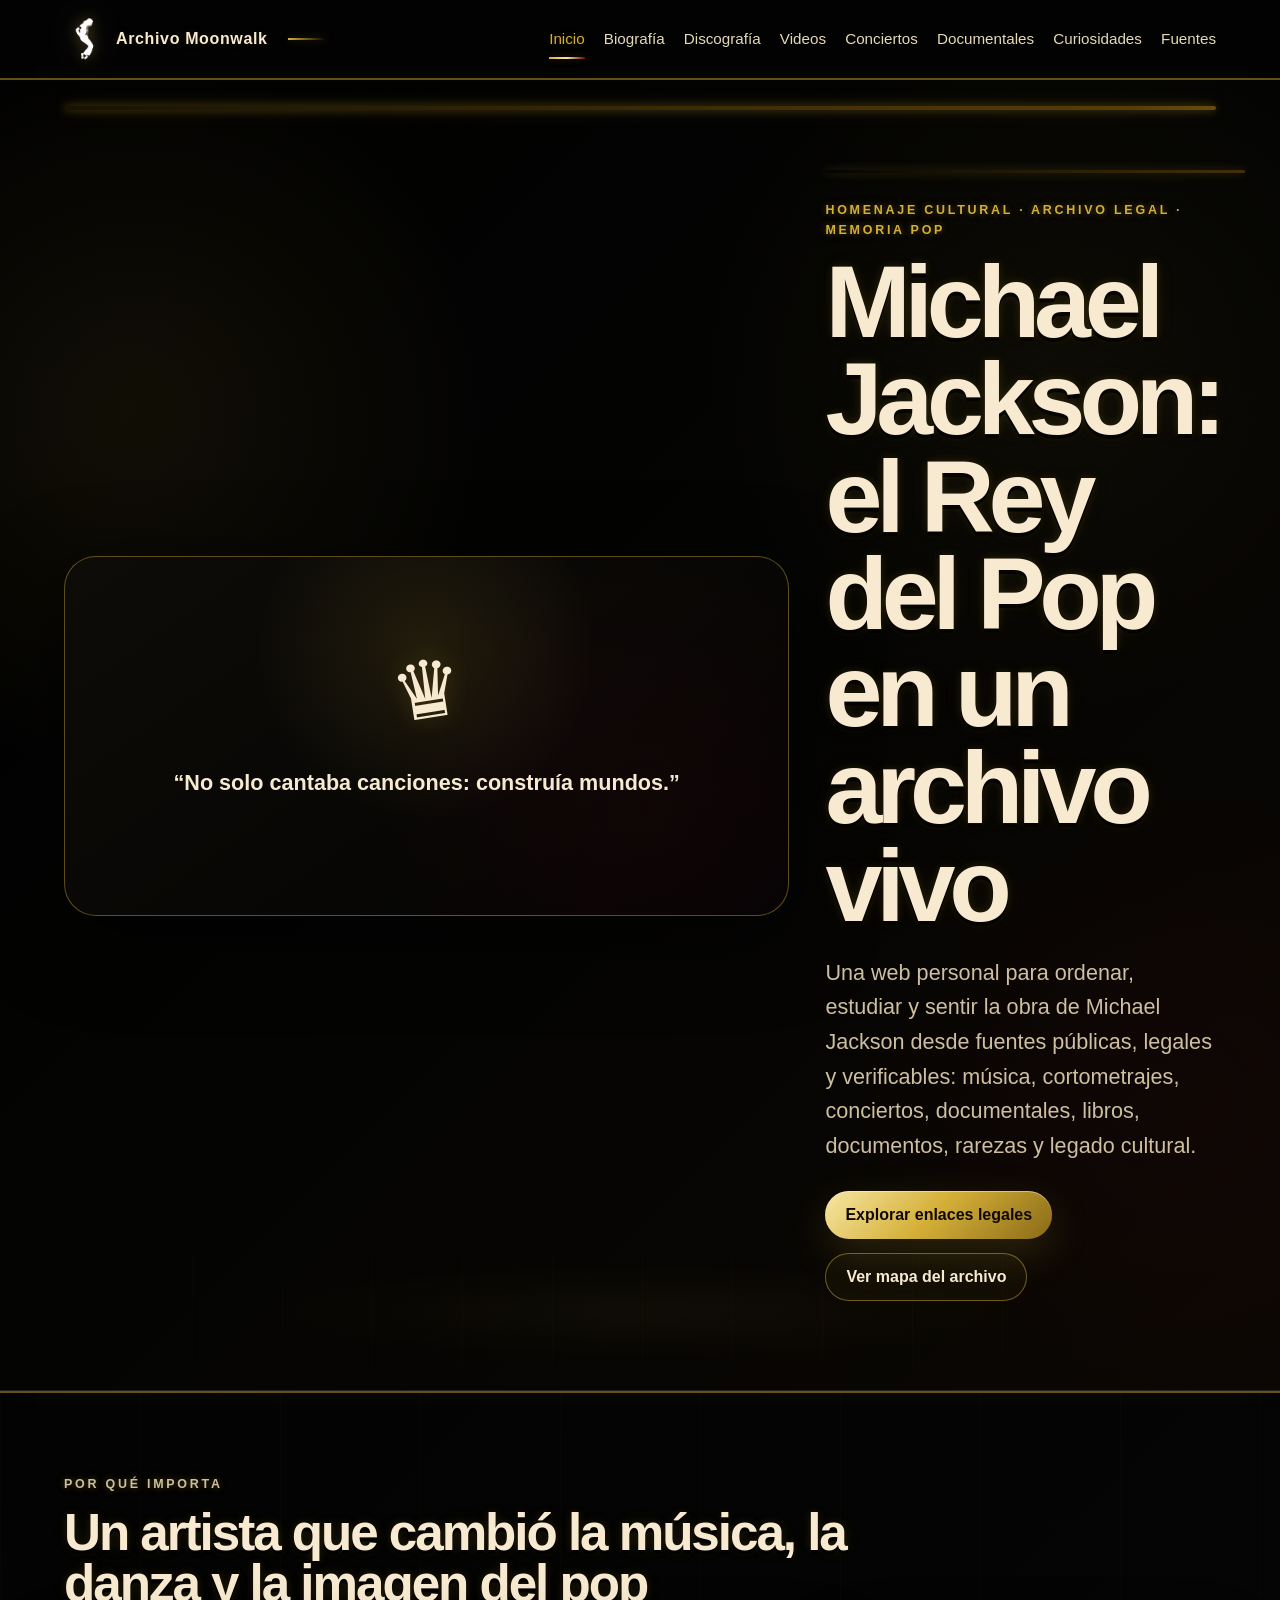
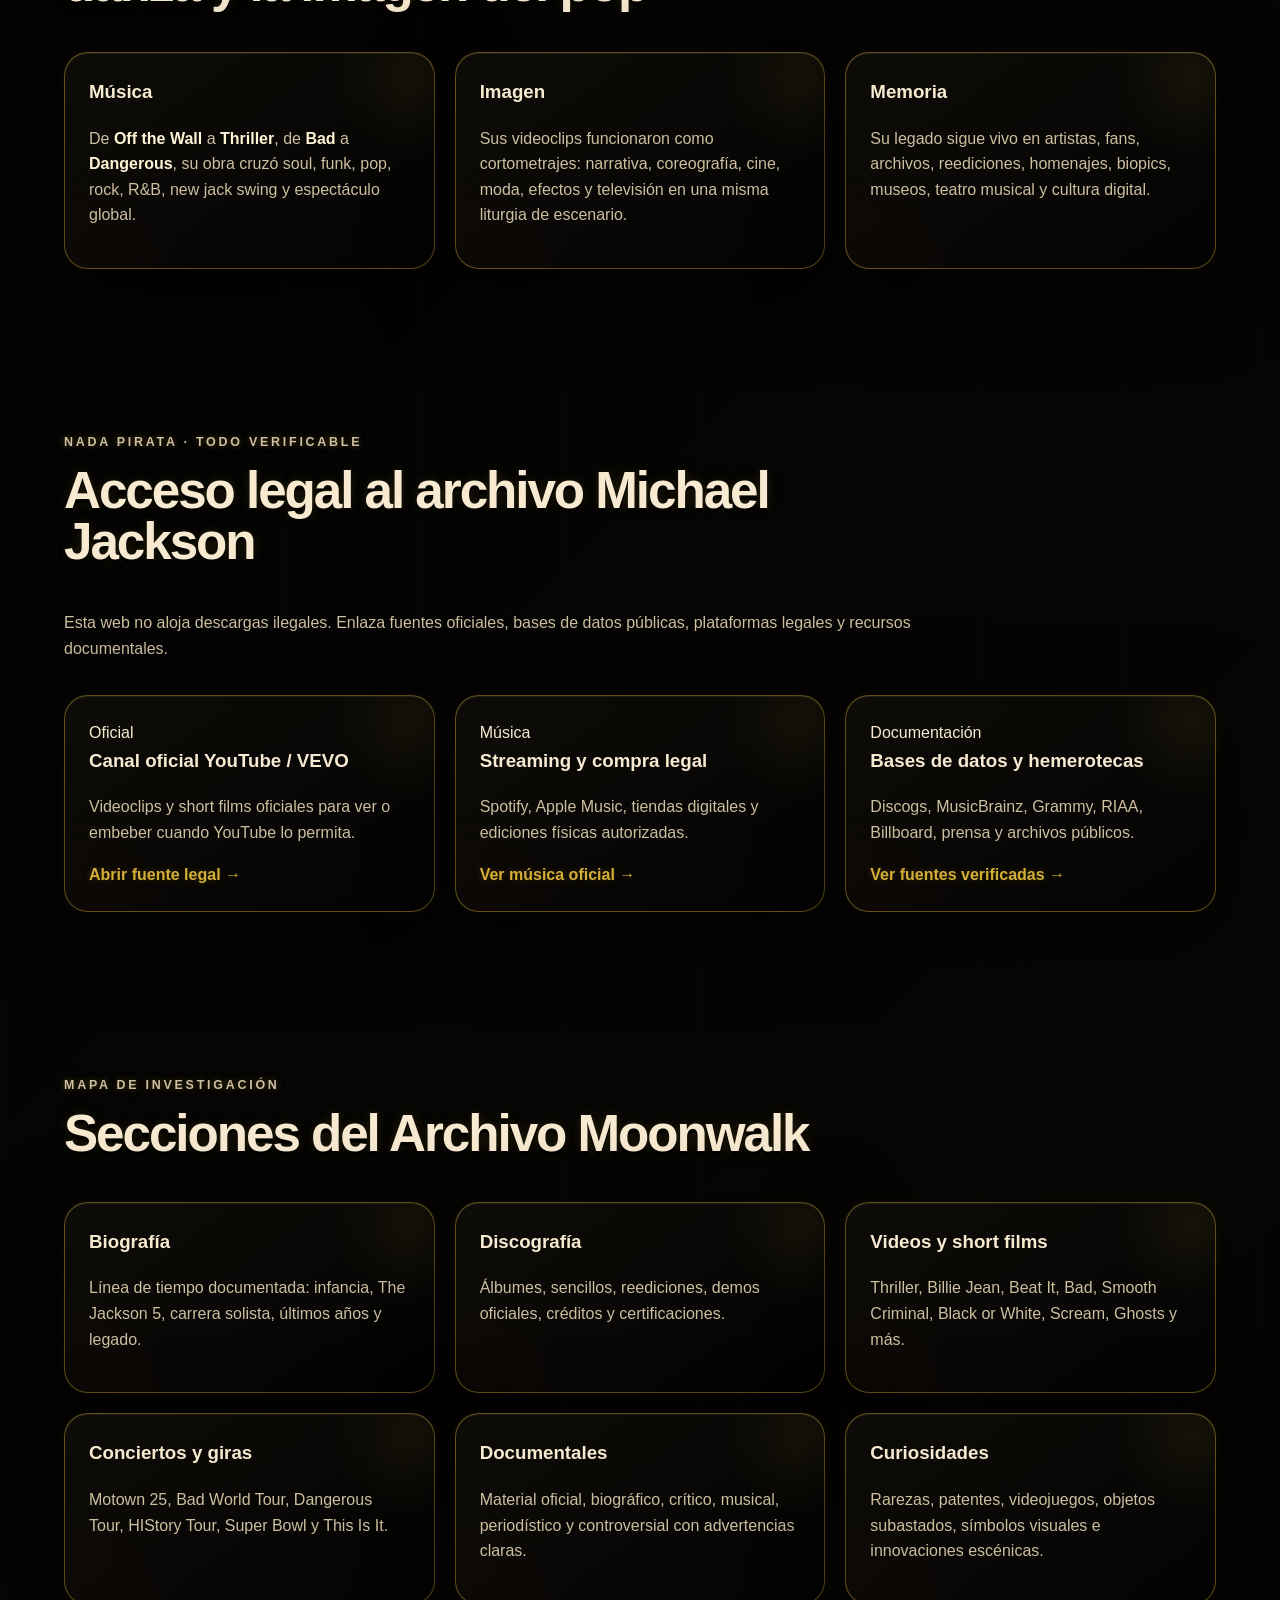
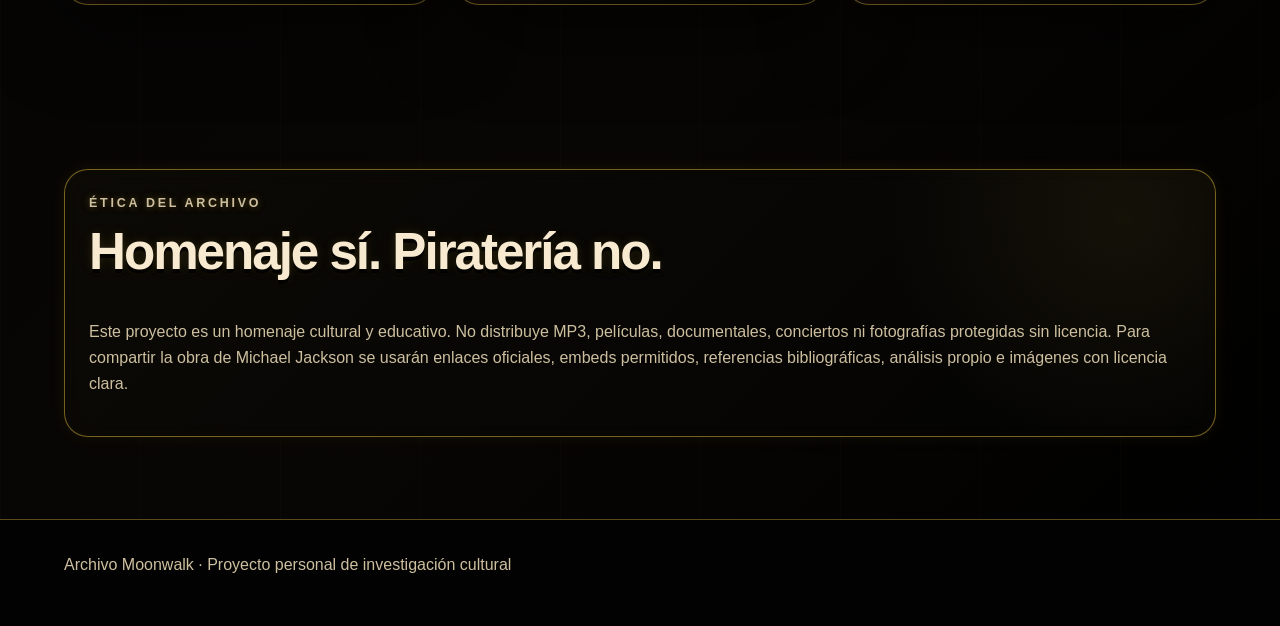
==== commit 72050a37: "Corrijo home sin caracteres raros" ====
--- a/index.html
+++ b/index.html
@@ -1,188 +1,185 @@
-﻿<!DOCTYPE html>
+<!DOCTYPE html>
 <html lang="es">
 <head>
   <meta charset="UTF-8" />
   <meta name="viewport" content="width=device-width, initial-scale=1.0" />
-  <meta name="description" content="Archivo Moonwalk: homenaje cultural, legal y documentado a Michael Jackson, el Rey del Pop." />
+  <meta name="description" content="Archivo Moonwalk: web personal de homenaje cultural, legal y documentado a Michael Jackson." />
+  <link rel="icon" type="image/png" href="img/m_j_pies.png" />
   <title>Archivo Moonwalk | Michael Jackson</title>
-  <link rel="icon" type="image/png" href="img/m_j_pies.png" />
   <link rel="stylesheet" href="css/styles.css" />
 </head>
 <body>
   <header class="site-header">
-    <a class="brand" href="#inicio" aria-label="Ir al inicio">
-      <span class="brand-mark">âœ¦</span>
+    <a class="brand" href="index.html">
+      <img class="brand-logo" src="img/m_j_pies.png" alt="Logo Archivo Moonwalk" />
       <span>Archivo Moonwalk</span>
     </a>
 
-    <button class="menu-toggle" aria-label="Abrir menÃº" aria-expanded="false">â˜°</button>
+    <button class="menu-toggle" aria-label="Abrir menú" aria-expanded="false">&#9776;</button>
 
-    <nav class="main-nav" aria-label="NavegaciÃ³n principal">
-      <a href="#inicio">Inicio</a>
-      <a href="#legado">Legado</a>
-      <a href="#acceso-legal">Acceso legal</a>
-      <a href="#archivo">Archivo</a>
-      <a href="#curiosidades">Curiosidades</a>
-      <a href="#fuentes">Fuentes</a>
+    <nav class="main-nav" aria-label="Navegación principal">
+      <a href="index.html">Inicio</a>
+      <a href="biografia.html">Biografía</a>
+      <a href="discografia.html">Discografía</a>
+      <a href="videos.html">Videos</a>
+      <a href="conciertos.html">Conciertos</a>
+      <a href="documentales.html">Documentales</a>
+      <a href="curiosidades.html">Curiosidades</a>
+      <a href="fuentes.html">Fuentes</a>
     </nav>
   </header>
 
   <main>
     <section id="inicio" class="hero">
-      <div class="hero-glow"></div>
-      <div class="hero-content">
-        <p class="eyebrow">Homenaje cultural Â· Archivo legal Â· Memoria pop</p>
-        <h1>Michael Jackson: el Rey del Pop en un archivo vivo</h1>
-        <p class="hero-text">
-          Una web personal para ordenar, estudiar y sentir la obra de Michael Jackson desde fuentes pÃºblicas,
-          legales y verificables: mÃºsica, cortometrajes, conciertos, documentales, libros, documentos, rarezas
-          y legado cultural.
-        </p>
-        <div class="hero-actions">
-          <a class="btn primary" href="#acceso-legal">Explorar enlaces legales</a>
-          <a class="btn ghost" href="#archivo">Ver mapa del archivo</a>
+      <div class="hero-visual" aria-hidden="true">
+        <div class="stage-card">
+          <div class="fedora">♛</div>
+          <div class="spotlight"></div>
+          <p>“No solo cantaba canciones: construía mundos.”</p>
         </div>
       </div>
 
-      <div class="stage-card" aria-label="Tarjeta homenaje">
-        <div class="fedora">â–°</div>
-        <div class="glove">âœ¦</div>
-        <p>â€œNo solo cantaba canciones: construÃ­a mundos.â€</p>
+      <div class="hero-content">
+        <p class="eyebrow">Homenaje cultural · Archivo legal · Memoria pop</p>
+        <h1>Michael Jackson: el Rey del Pop en un archivo vivo</h1>
+        <p class="hero-text">
+          Una web personal para ordenar, estudiar y sentir la obra de Michael Jackson desde fuentes públicas,
+          legales y verificables: música, cortometrajes, conciertos, documentales, libros, documentos,
+          rarezas y legado cultural.
+        </p>
+
+        <div class="hero-actions">
+          <a class="btn primary" href="fuentes.html">Explorar enlaces legales</a>
+          <a class="btn ghost" href="#archivo">Ver mapa del archivo</a>
+        </div>
       </div>
     </section>
 
     <section id="legado" class="section">
       <div class="section-heading">
-        <p class="eyebrow">Por quÃ© importa</p>
-        <h2>Un artista que cambiÃ³ la mÃºsica, la danza y la imagen del pop</h2>
+        <p class="eyebrow">Por qué importa</p>
+        <h2>Un artista que cambió la música, la danza y la imagen del pop</h2>
       </div>
 
       <div class="grid three">
         <article class="card">
-          <h3>MÃºsica</h3>
+          <h3>Música</h3>
           <p>
-            De <strong>Off the Wall</strong> a <strong>Thriller</strong>, de <strong>Bad</strong> a <strong>Dangerous</strong>,
-            su obra cruzÃ³ soul, funk, pop, rock, R&amp;B, new jack swing y espectÃ¡culo global.
+            De <strong>Off the Wall</strong> a <strong>Thriller</strong>, de <strong>Bad</strong> a
+            <strong>Dangerous</strong>, su obra cruzó soul, funk, pop, rock, R&amp;B, new jack swing
+            y espectáculo global.
           </p>
         </article>
 
         <article class="card">
           <h3>Imagen</h3>
           <p>
-            Sus videoclips funcionaron como cortometrajes: narrativa, coreografÃ­a, cine, moda, efectos y televisiÃ³n
-            en una misma liturgia de escenario.
+            Sus videoclips funcionaron como cortometrajes: narrativa, coreografía, cine, moda,
+            efectos y televisión en una misma liturgia de escenario.
           </p>
         </article>
 
         <article class="card">
           <h3>Memoria</h3>
           <p>
-            Su legado sigue vivo en artistas, fans, archivos, reediciones, homenajes, biopics, museos, teatro musical
-            y cultura digital.
+            Su legado sigue vivo en artistas, fans, archivos, reediciones, homenajes, biopics,
+            museos, teatro musical y cultura digital.
           </p>
         </article>
       </div>
     </section>
 
-    <section id="acceso-legal" class="section legal-section">
+    <section id="acceso-legal" class="section">
       <div class="section-heading">
-        <p class="eyebrow">Nada pirata Â· todo verificable</p>
+        <p class="eyebrow">Nada pirata · todo verificable</p>
         <h2>Acceso legal al archivo Michael Jackson</h2>
         <p>
-          Esta web no aloja descargas ilegales. Enlaza fuentes oficiales, bases de datos pÃºblicas, plataformas legales
-          y archivos verificables.
+          Esta web no aloja descargas ilegales. Enlaza fuentes oficiales, bases de datos públicas,
+          plataformas legales y recursos documentales.
         </p>
       </div>
 
-      <div id="legal-links" class="grid two"></div>
+      <div class="grid three">
+        <article class="legal-card">
+          <span>Oficial</span>
+          <h3>Canal oficial YouTube / VEVO</h3>
+          <p>Videoclips y short films oficiales para ver o embeber cuando YouTube lo permita.</p>
+          <a href="https://www.youtube.com/user/michaeljackson" target="_blank" rel="noopener noreferrer">Abrir fuente legal →</a>
+        </article>
+
+        <article class="legal-card">
+          <span>Música</span>
+          <h3>Streaming y compra legal</h3>
+          <p>Spotify, Apple Music, tiendas digitales y ediciones físicas autorizadas.</p>
+          <a href="https://www.michaeljackson.com/music/" target="_blank" rel="noopener noreferrer">Ver música oficial →</a>
+        </article>
+
+        <article class="legal-card">
+          <span>Documentación</span>
+          <h3>Bases de datos y hemerotecas</h3>
+          <p>Discogs, MusicBrainz, Grammy, RIAA, Billboard, prensa y archivos públicos.</p>
+          <a href="fuentes.html">Ver fuentes verificadas →</a>
+        </article>
+      </div>
     </section>
 
     <section id="archivo" class="section">
       <div class="section-heading">
-        <p class="eyebrow">Mapa de investigaciÃ³n</p>
-        <h2>Primeras salas del museo digital</h2>
+        <p class="eyebrow">Mapa de investigación</p>
+        <h2>Secciones del Archivo Moonwalk</h2>
       </div>
 
-      <div class="timeline">
-        <article>
-          <span>01</span>
-          <h3>DiscografÃ­a</h3>
-          <p>Ãlbumes, sencillos, reediciones, demos oficiales, crÃ©ditos y certificaciones.</p>
-        </article>
-        <article>
-          <span>02</span>
-          <h3>Short films</h3>
-          <p>Thriller, Billie Jean, Beat It, Bad, Smooth Criminal, Black or White, Scream, Ghosts y mÃ¡s.</p>
-        </article>
-        <article>
-          <span>03</span>
-          <h3>Conciertos</h3>
-          <p>Motown 25, Bad Tour, Dangerous Tour, Super Bowl XXVII, HIStory Tour y This Is It.</p>
-        </article>
-        <article>
-          <span>04</span>
-          <h3>Documentales y libros</h3>
-          <p>Material oficial, biogrÃ¡fico, crÃ­tico, musical, periodÃ­stico y controversial con advertencias claras.</p>
-        </article>
+      <div class="grid three">
+        <a class="card link-card" href="biografia.html">
+          <h3>Biografía</h3>
+          <p>Línea de tiempo documentada: infancia, The Jackson 5, carrera solista, últimos años y legado.</p>
+        </a>
+
+        <a class="card link-card" href="discografia.html">
+          <h3>Discografía</h3>
+          <p>Álbumes, sencillos, reediciones, demos oficiales, créditos y certificaciones.</p>
+        </a>
+
+        <a class="card link-card" href="videos.html">
+          <h3>Videos y short films</h3>
+          <p>Thriller, Billie Jean, Beat It, Bad, Smooth Criminal, Black or White, Scream, Ghosts y más.</p>
+        </a>
+
+        <a class="card link-card" href="conciertos.html">
+          <h3>Conciertos y giras</h3>
+          <p>Motown 25, Bad World Tour, Dangerous Tour, HIStory Tour, Super Bowl y This Is It.</p>
+        </a>
+
+        <a class="card link-card" href="documentales.html">
+          <h3>Documentales</h3>
+          <p>Material oficial, biográfico, crítico, musical, periodístico y controversial con advertencias claras.</p>
+        </a>
+
+        <a class="card link-card" href="curiosidades.html">
+          <h3>Curiosidades</h3>
+          <p>Rarezas, patentes, videojuegos, objetos subastados, símbolos visuales e innovaciones escénicas.</p>
+        </a>
       </div>
     </section>
 
-    <section id="curiosidades" class="section">
-      <div class="section-heading">
-        <p class="eyebrow">Rarezas verificadas</p>
-        <h2>Datos curiosos para abrir la puerta secreta del archivo</h2>
-      </div>
-
-      <div class="grid three">
-        <article class="card highlight">
-          <h3>La inclinaciÃ³n antigravedad</h3>
-          <p>
-            Michael J. Jackson aparece como inventor en la patente US5255452A, junto a Michael L. Bush y Dennis Tompkins,
-            para crear una ilusiÃ³n de inclinaciÃ³n escÃ©nica mediante calzado especial y anclaje.
-          </p>
-        </article>
-
-        <article class="card highlight">
-          <h3>Thriller como patrimonio</h3>
-          <p>
-            Thriller no fue solo un disco: fue un fenÃ³meno cultural que transformÃ³ mÃºsica, televisiÃ³n, baile, moda
-            y videoclip.
-          </p>
-        </article>
-
-        <article class="card highlight">
-          <h3>Archivo pÃºblico del FBI</h3>
-          <p>
-            El FBI Vault conserva documentos liberados legalmente sobre Michael Jackson. Deben leerse con rigor:
-            documento no significa rumor, ni acusaciÃ³n significa sentencia.
-          </p>
-        </article>
-      </div>
-    </section>
-
-    <section id="fuentes" class="section sources">
-      <div class="section-heading">
-        <p class="eyebrow">Ã‰tica del archivo</p>
-        <h2>Advertencia legal y respeto por la obra</h2>
-      </div>
-
+    <section id="etica" class="section">
       <div class="notice">
+        <p class="eyebrow">Ética del archivo</p>
+        <h2>Homenaje sí. Piratería no.</h2>
         <p>
-          Este proyecto es un homenaje cultural y educativo. No distribuye MP3, pelÃ­culas, documentales, conciertos
-          ni fotografÃ­as protegidas sin licencia. Para compartir la obra de Michael Jackson se usarÃ¡n enlaces oficiales,
-          embeds permitidos, referencias bibliogrÃ¡ficas, anÃ¡lisis propio e imÃ¡genes con licencia clara.
+          Este proyecto es un homenaje cultural y educativo. No distribuye MP3, películas,
+          documentales, conciertos ni fotografías protegidas sin licencia. Para compartir la obra
+          de Michael Jackson se usarán enlaces oficiales, embeds permitidos, referencias
+          bibliográficas, análisis propio e imágenes con licencia clara.
         </p>
       </div>
     </section>
   </main>
 
   <footer class="site-footer">
-    <p>Archivo Moonwalk Â· Proyecto personal de investigaciÃ³n cultural</p>
-    <p>Hecho con respeto, fuentes legales y alma de escenario.</p>
+    <p>Archivo Moonwalk · Proyecto personal de investigación cultural</p>
   </footer>
 
   <script src="js/app.js"></script>
 </body>
 </html>
-
-
--- a/css/styles.css
+++ b/css/styles.css
@@ -1303,3 +1303,195 @@
     height: 36px;
   }
 }
+
+/* =========================================================
+   Biografía · Línea de tiempo
+   ========================================================= */
+
+.bio-timeline {
+  position: relative;
+  display: grid;
+  gap: 22px;
+}
+
+.bio-timeline::before {
+  content: "";
+  position: absolute;
+  left: 110px;
+  top: 0;
+  bottom: 0;
+  width: 2px;
+  background:
+    linear-gradient(
+      var(--gold),
+      rgba(212, 175, 55, 0.22),
+      var(--thriller-red),
+      rgba(212, 175, 55, 0.22),
+      var(--gold)
+    );
+  box-shadow:
+    0 0 12px rgba(212, 175, 55, 0.20),
+    0 0 22px rgba(109, 7, 21, 0.12);
+}
+
+.bio-item {
+  position: relative;
+  display: grid;
+  grid-template-columns: 220px minmax(0, 1fr);
+  gap: 28px;
+  align-items: start;
+}
+
+.bio-year {
+  position: sticky;
+  top: 110px;
+  z-index: 1;
+  width: 150px;
+  padding: 12px 14px;
+  border: 1.5px solid rgba(212, 175, 55, 0.48);
+  border-radius: 999px;
+  color: #130d03;
+  background:
+    linear-gradient(135deg, #f7e7a3 0%, var(--gold) 45%, var(--gold-deep) 100%);
+  box-shadow:
+    0 0 12px rgba(212, 175, 55, 0.20),
+    0 12px 34px rgba(0, 0, 0, 0.42);
+  font-weight: 900;
+  text-align: center;
+}
+
+.bio-content {
+  position: relative;
+  padding: 26px;
+  border: 1.5px solid rgba(212, 175, 55, 0.42);
+  border-radius: 24px;
+  background:
+    radial-gradient(circle at 96% 12%, rgba(212, 175, 55, 0.07), transparent 22%),
+    radial-gradient(circle at 8% 100%, rgba(109, 7, 21, 0.05), transparent 24%),
+    linear-gradient(145deg, rgba(14, 12, 8, 0.98), rgba(3, 3, 3, 0.98));
+  box-shadow:
+    0 22px 82px rgba(0, 0, 0, 0.68),
+    inset 0 1px 0 rgba(247, 234, 208, 0.08);
+}
+
+.bio-content::before {
+  content: "";
+  position: absolute;
+  left: -37px;
+  top: 34px;
+  width: 18px;
+  height: 18px;
+  border: 2px solid rgba(212, 175, 55, 0.82);
+  border-radius: 50%;
+  background: #050403;
+  box-shadow:
+    0 0 12px rgba(212, 175, 55, 0.34),
+    0 0 24px rgba(109, 7, 21, 0.16);
+}
+
+.bio-content h3 {
+  color: var(--text);
+  font-size: 1.45rem;
+}
+
+.bio-content p {
+  color: var(--muted);
+}
+
+@media (max-width: 900px) {
+  .bio-timeline::before {
+    left: 18px;
+  }
+
+  .bio-item {
+    grid-template-columns: 1fr;
+    gap: 12px;
+    padding-left: 42px;
+  }
+
+  .bio-year {
+    position: relative;
+    top: auto;
+    width: fit-content;
+  }
+
+  .bio-content::before {
+    left: -34px;
+    top: 30px;
+  }
+}
+
+/* =========================================================
+   Navegación final responsive
+   Menú compacto, página activa y móvil preparado para crecer.
+   ========================================================= */
+
+.main-nav {
+  gap: clamp(12px, 1.5vw, 26px);
+}
+
+.main-nav a {
+  white-space: nowrap;
+}
+
+.main-nav a.active-link {
+  color: var(--gold) !important;
+  text-shadow:
+    0 0 8px rgba(212, 175, 55, 0.28),
+    0 0 18px rgba(212, 175, 55, 0.12);
+}
+
+.main-nav a.active-link::after {
+  width: 100%;
+  background:
+    linear-gradient(90deg, var(--gold), #f7e7a3, var(--thriller-red)) !important;
+}
+
+/* Cuando hay muchas secciones, el header respira mejor */
+@media (min-width: 901px) and (max-width: 1180px) {
+  .site-header {
+    padding-left: 34px;
+    padding-right: 34px;
+  }
+
+  .main-nav {
+    gap: 14px;
+    font-size: 0.92rem;
+  }
+
+  .brand span {
+    font-size: 0.96rem;
+  }
+
+  .brand-logo {
+    width: 36px;
+    height: 36px;
+  }
+}
+
+/* Menú móvil con scroll si el proyecto sigue creciendo */
+@media (max-width: 900px) {
+  .main-nav {
+    max-height: calc(100vh - 110px);
+    overflow-y: auto;
+    scrollbar-width: thin;
+    scrollbar-color: var(--gold) #030303;
+  }
+
+  .main-nav a.active-link {
+    border-color: rgba(212, 175, 55, 0.72) !important;
+    background:
+      linear-gradient(135deg, rgba(212, 175, 55, 0.16), rgba(109, 7, 21, 0.08)) !important;
+    box-shadow:
+      inset 0 1px 0 rgba(247, 234, 208, 0.10),
+      0 0 14px rgba(212, 175, 55, 0.10);
+  }
+
+  .main-nav a.active-link::after {
+    width: 0;
+  }
+
+  body.menu-is-open {
+    overflow: hidden;
+  }
+}
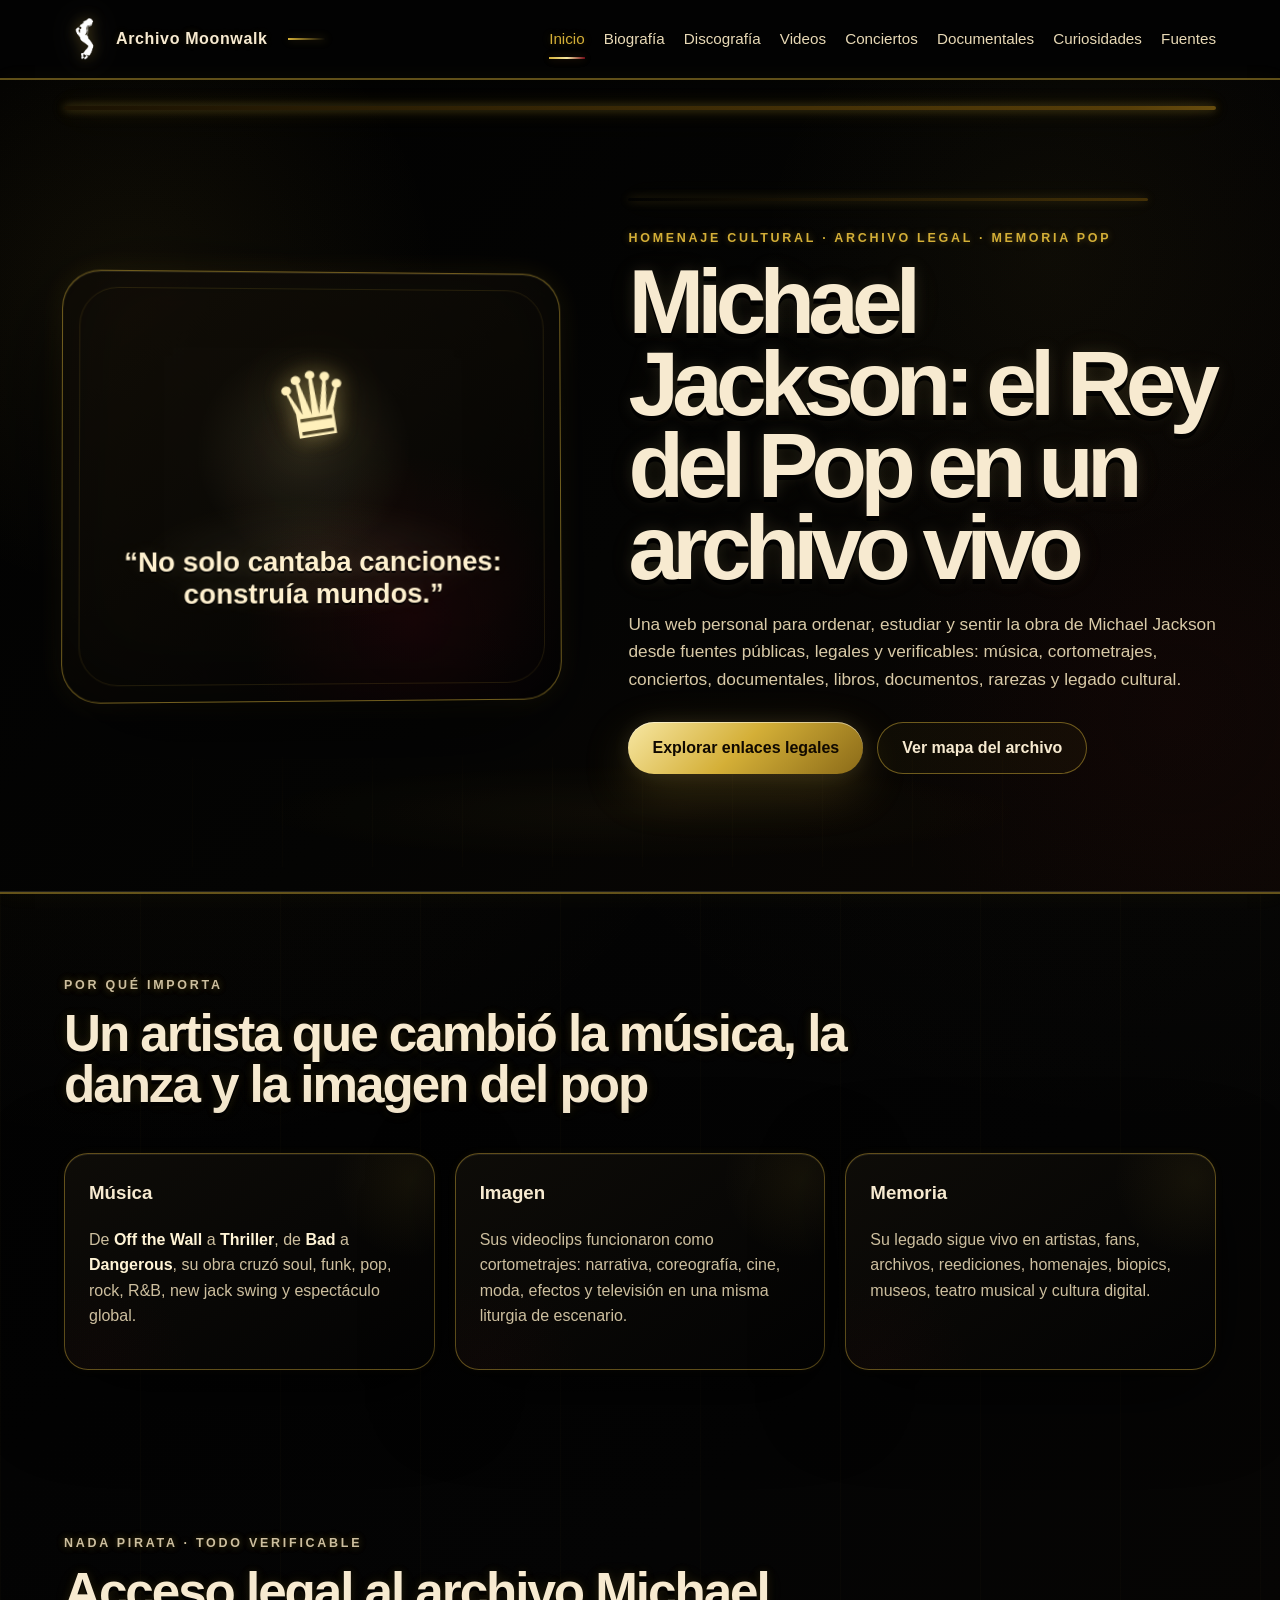
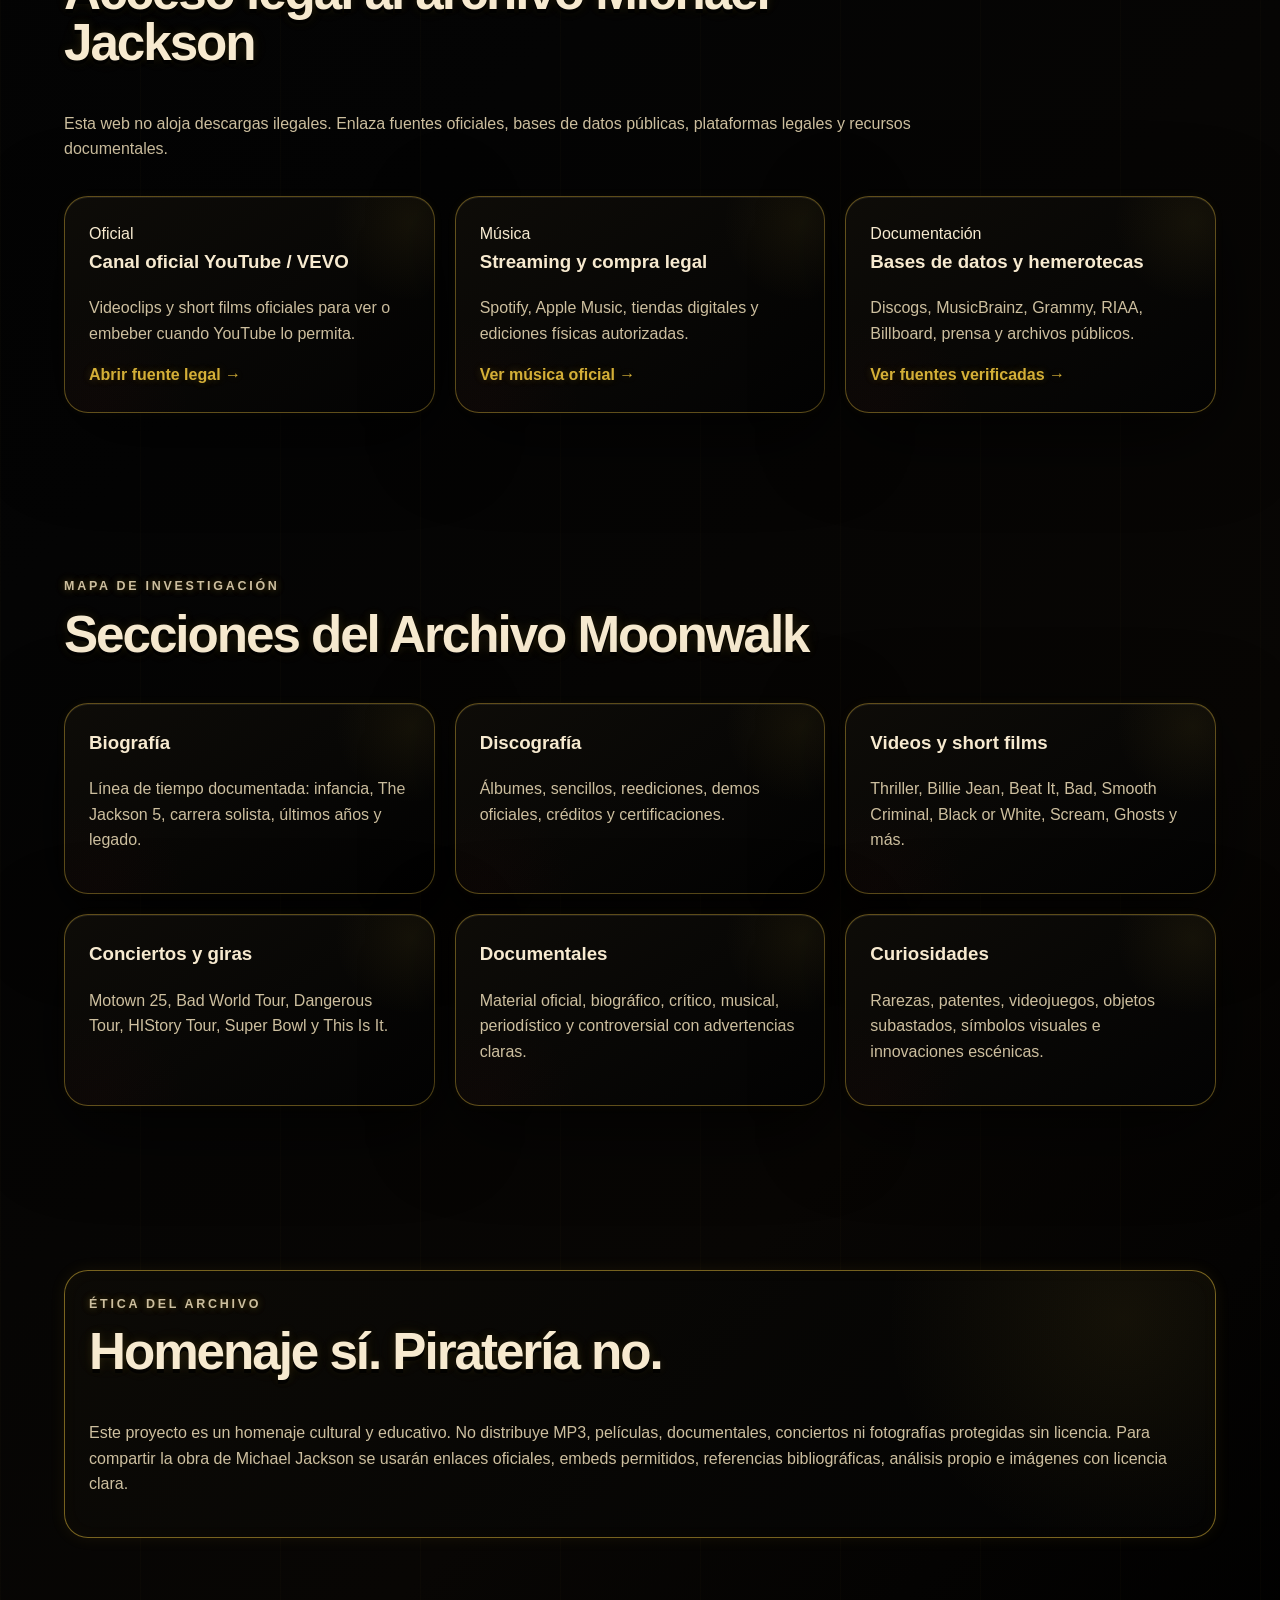
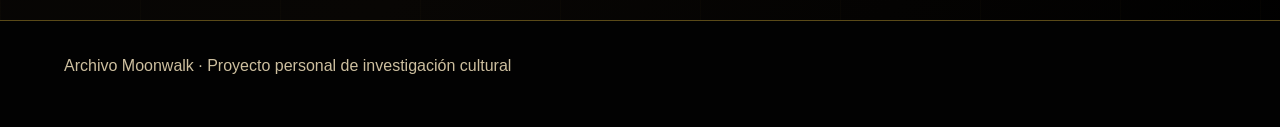
==== commit deef3301: "Conecto capa premium de portada" ====
--- a/index.html
+++ b/index.html
@@ -7,6 +7,7 @@
   <link rel="icon" type="image/png" href="img/m_j_pies.png" />
   <title>Archivo Moonwalk | Michael Jackson</title>
   <link rel="stylesheet" href="css/styles.css" />
+  <link rel="stylesheet" href="css/home-hero-premium.css" />
 </head>
 <body>
   <header class="site-header">
--- a/css/home-hero-premium.css
+++ b/css/home-hero-premium.css
@@ -0,0 +1,221 @@
+/* =========================================================
+   Home Hero Premium - Archivo Moonwalk
+   Capa visual aislada para mejorar portada sin tocar base global.
+   ========================================================= */
+
+body::before {
+  content: "";
+  position: fixed;
+  inset: 0;
+  z-index: -1;
+  pointer-events: none;
+  background:
+    radial-gradient(circle at 18% 22%, rgba(212, 175, 55, 0.08), transparent 28%),
+    radial-gradient(circle at 82% 18%, rgba(109, 7, 21, 0.12), transparent 24%),
+    radial-gradient(circle at 50% 90%, rgba(212, 175, 55, 0.055), transparent 32%);
+}
+
+.hero {
+  min-height: calc(100vh - 86px);
+  grid-template-columns: minmax(320px, 0.92fr) minmax(380px, 1.08fr);
+  gap: clamp(34px, 5vw, 86px);
+  padding-top: clamp(78px, 9vh, 118px);
+  padding-bottom: clamp(72px, 9vh, 120px);
+  isolation: isolate;
+}
+
+.hero-visual {
+  position: relative;
+  z-index: 1;
+  display: grid;
+  align-items: center;
+}
+
+.hero-visual::before {
+  content: "";
+  position: absolute;
+  inset: 7% -4% 7% 5%;
+  z-index: -1;
+  border-radius: 38px;
+  background:
+    radial-gradient(circle at 50% 50%, rgba(247, 231, 163, 0.13), transparent 46%),
+    radial-gradient(circle at 48% 70%, rgba(109, 7, 21, 0.18), transparent 44%);
+  filter: blur(18px);
+  opacity: 0.88;
+}
+
+.stage-card {
+  width: min(100%, 710px);
+  min-height: clamp(300px, 38vw, 430px);
+  display: grid;
+  place-items: center;
+  padding: clamp(28px, 4vw, 54px);
+  border-radius: clamp(26px, 3vw, 42px);
+  background:
+    radial-gradient(circle at 48% 42%, rgba(247, 231, 163, 0.105), transparent 30%),
+    radial-gradient(circle at 70% 82%, rgba(109, 7, 21, 0.16), transparent 34%),
+    linear-gradient(145deg, rgba(19, 15, 7, 0.92), rgba(2, 2, 2, 0.96));
+  border: 1.5px solid rgba(212, 175, 55, 0.50);
+  box-shadow:
+    inset 0 1px 0 rgba(247, 231, 163, 0.10),
+    inset 0 -24px 90px rgba(0, 0, 0, 0.46),
+    0 34px 110px rgba(0, 0, 0, 0.72),
+    0 0 28px rgba(212, 175, 55, 0.10);
+  transform: perspective(1200px) rotateY(3deg) rotateX(1deg);
+}
+
+.stage-card::before {
+  content: "";
+  position: absolute;
+  inset: 16px;
+  border-radius: inherit;
+  border: 1px solid rgba(212, 175, 55, 0.13);
+  pointer-events: none;
+}
+
+.stage-card .fedora {
+  position: static;
+  font-size: clamp(4.1rem, 7vw, 7.4rem);
+  line-height: 1;
+  color: #fff0bb;
+  filter:
+    drop-shadow(0 0 10px rgba(247, 231, 163, 0.34))
+    drop-shadow(0 0 24px rgba(212, 175, 55, 0.12));
+}
+
+.stage-card .spotlight {
+  position: absolute;
+  inset: auto 12% 19% 12%;
+  height: 28%;
+  border-radius: 999px;
+  background: radial-gradient(ellipse, rgba(247, 231, 163, 0.10), transparent 68%);
+  filter: blur(10px);
+  opacity: 0.9;
+}
+
+.stage-card p {
+  position: relative;
+  z-index: 1;
+  max-width: 620px;
+  margin: 18px auto 0;
+  color: #fff1cf;
+  font-size: clamp(1.25rem, 2.15vw, 2rem);
+  font-weight: 900;
+  line-height: 1.18;
+  text-align: center;
+  text-wrap: balance;
+  text-shadow:
+    0 2px 0 rgba(0, 0, 0, 0.82),
+    0 0 16px rgba(247, 231, 163, 0.12);
+}
+
+.hero-content {
+  align-self: center;
+  max-width: 860px;
+}
+
+.hero-content::before {
+  width: min(100%, 520px);
+}
+
+.hero h1 {
+  max-width: 790px;
+  font-size: clamp(3.8rem, 7.1vw, 8rem);
+  line-height: 0.90;
+  letter-spacing: -0.075em;
+  text-wrap: balance;
+  text-shadow:
+    0 5px 0 rgba(0, 0, 0, 0.84),
+    0 0 16px rgba(247, 231, 163, 0.12),
+    0 0 36px rgba(212, 175, 55, 0.06);
+}
+
+.hero-text {
+  max-width: 690px;
+  color: #d9caa7;
+  font-size: clamp(1.08rem, 1.35vw, 1.32rem);
+}
+
+.hero-actions .btn {
+  min-height: 52px;
+  padding-inline: 24px;
+}
+
+.hero-actions .btn.primary {
+  box-shadow:
+    0 16px 48px rgba(212, 175, 55, 0.22),
+    0 0 20px rgba(247, 231, 163, 0.10),
+    inset 0 1px 0 rgba(255, 255, 255, 0.48);
+}
+
+@media (min-width: 901px) {
+  .hero-visual {
+    grid-column: 1;
+    grid-row: 1;
+  }
+
+  .hero-content {
+    grid-column: 2;
+    grid-row: 1;
+  }
+}
+
+@media (max-width: 1180px) and (min-width: 901px) {
+  .hero {
+    grid-template-columns: minmax(300px, 0.86fr) minmax(360px, 1.14fr);
+    gap: 36px;
+  }
+
+  .hero h1 {
+    font-size: clamp(3.35rem, 7vw, 6.5rem);
+  }
+}
+
+@media (max-width: 900px) {
+  .hero {
+    padding-top: 74px;
+    gap: 30px;
+  }
+
+  .hero-content {
+    order: 1;
+  }
+
+  .hero-visual {
+    order: 2;
+  }
+
+  .hero h1 {
+    font-size: clamp(2.65rem, 12vw, 4.4rem);
+    line-height: 0.95;
+  }
+
+  .stage-card {
+    min-height: 250px;
+    transform: none;
+  }
+
+  .stage-card .fedora {
+    font-size: clamp(3.4rem, 15vw, 5.1rem);
+  }
+
+  .stage-card p {
+    font-size: clamp(1.08rem, 6vw, 1.55rem);
+  }
+}
+
+@media (max-width: 560px) {
+  .hero {
+    padding-top: 56px;
+    padding-bottom: 48px;
+  }
+
+  .hero-actions {
+    margin-top: 22px;
+  }
+
+  .stage-card {
+    min-height: 228px;
+    padding: 24px 20px;
+  }
+}
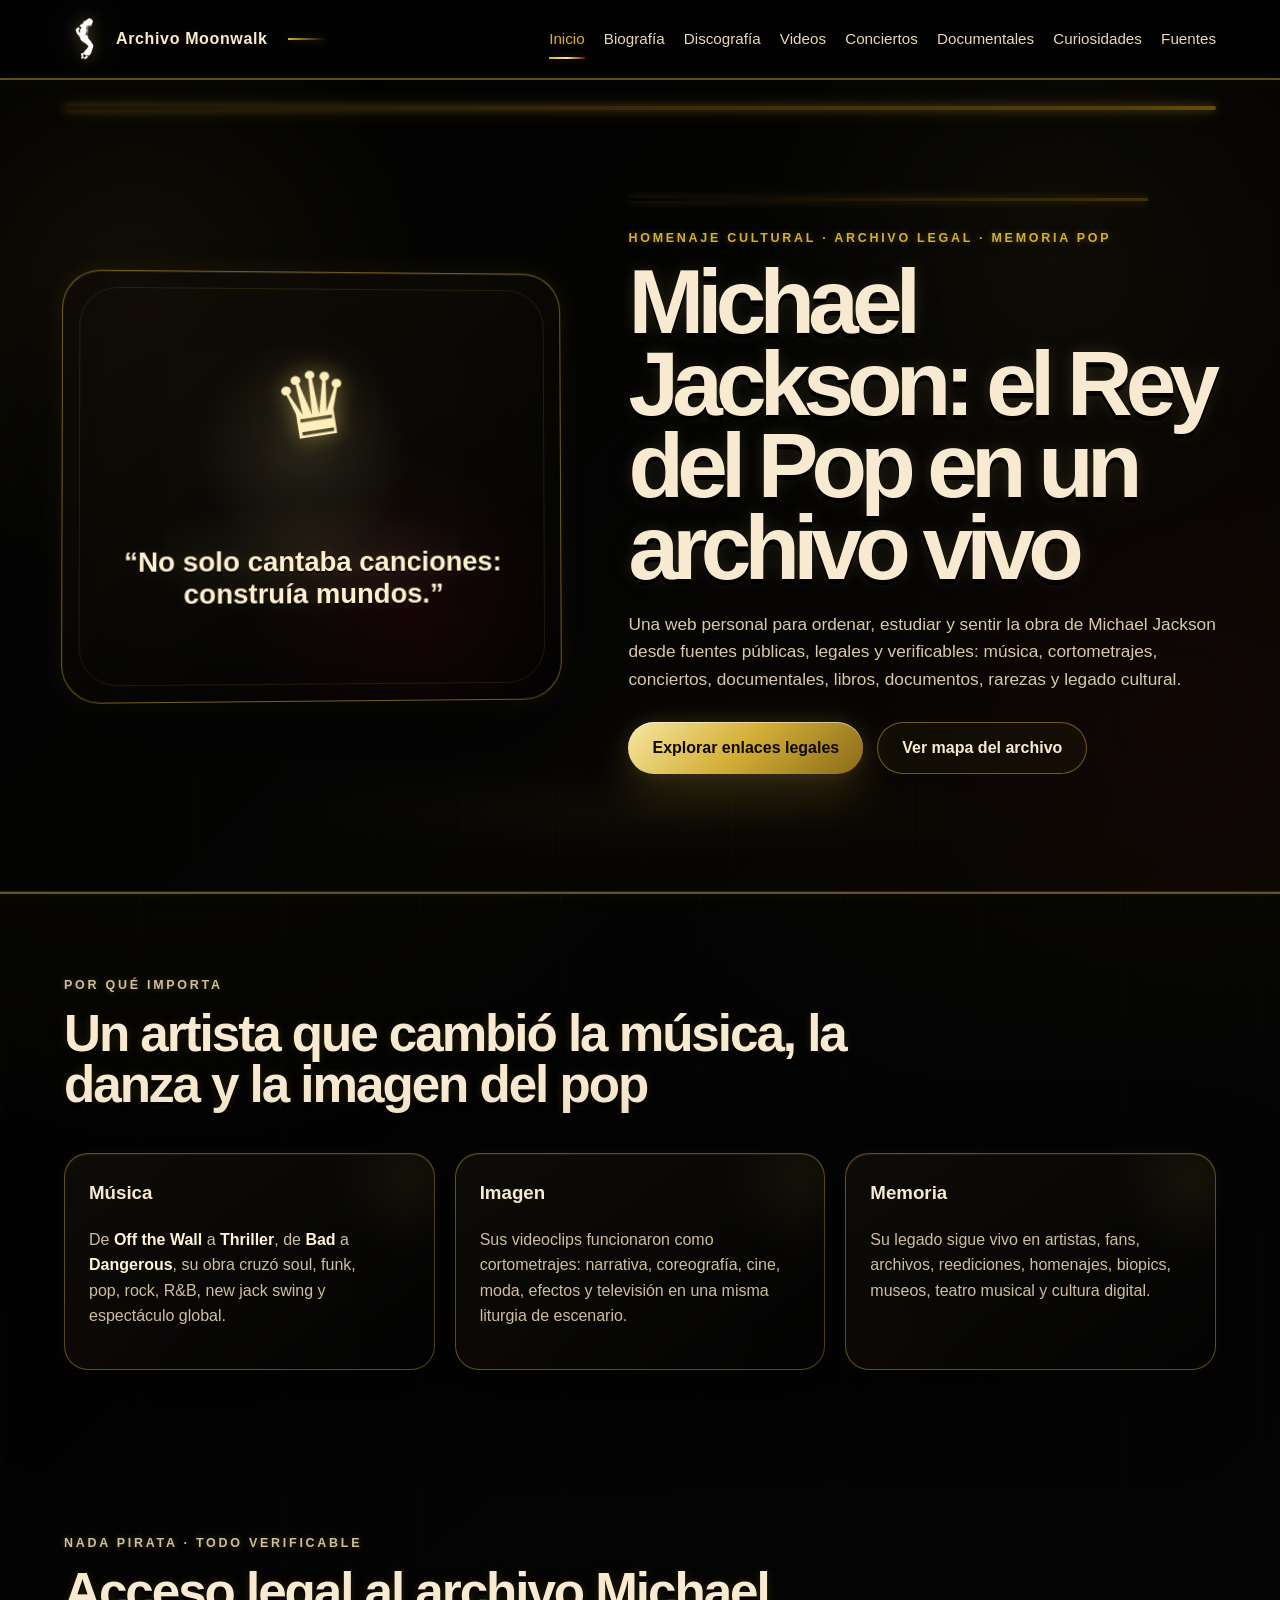
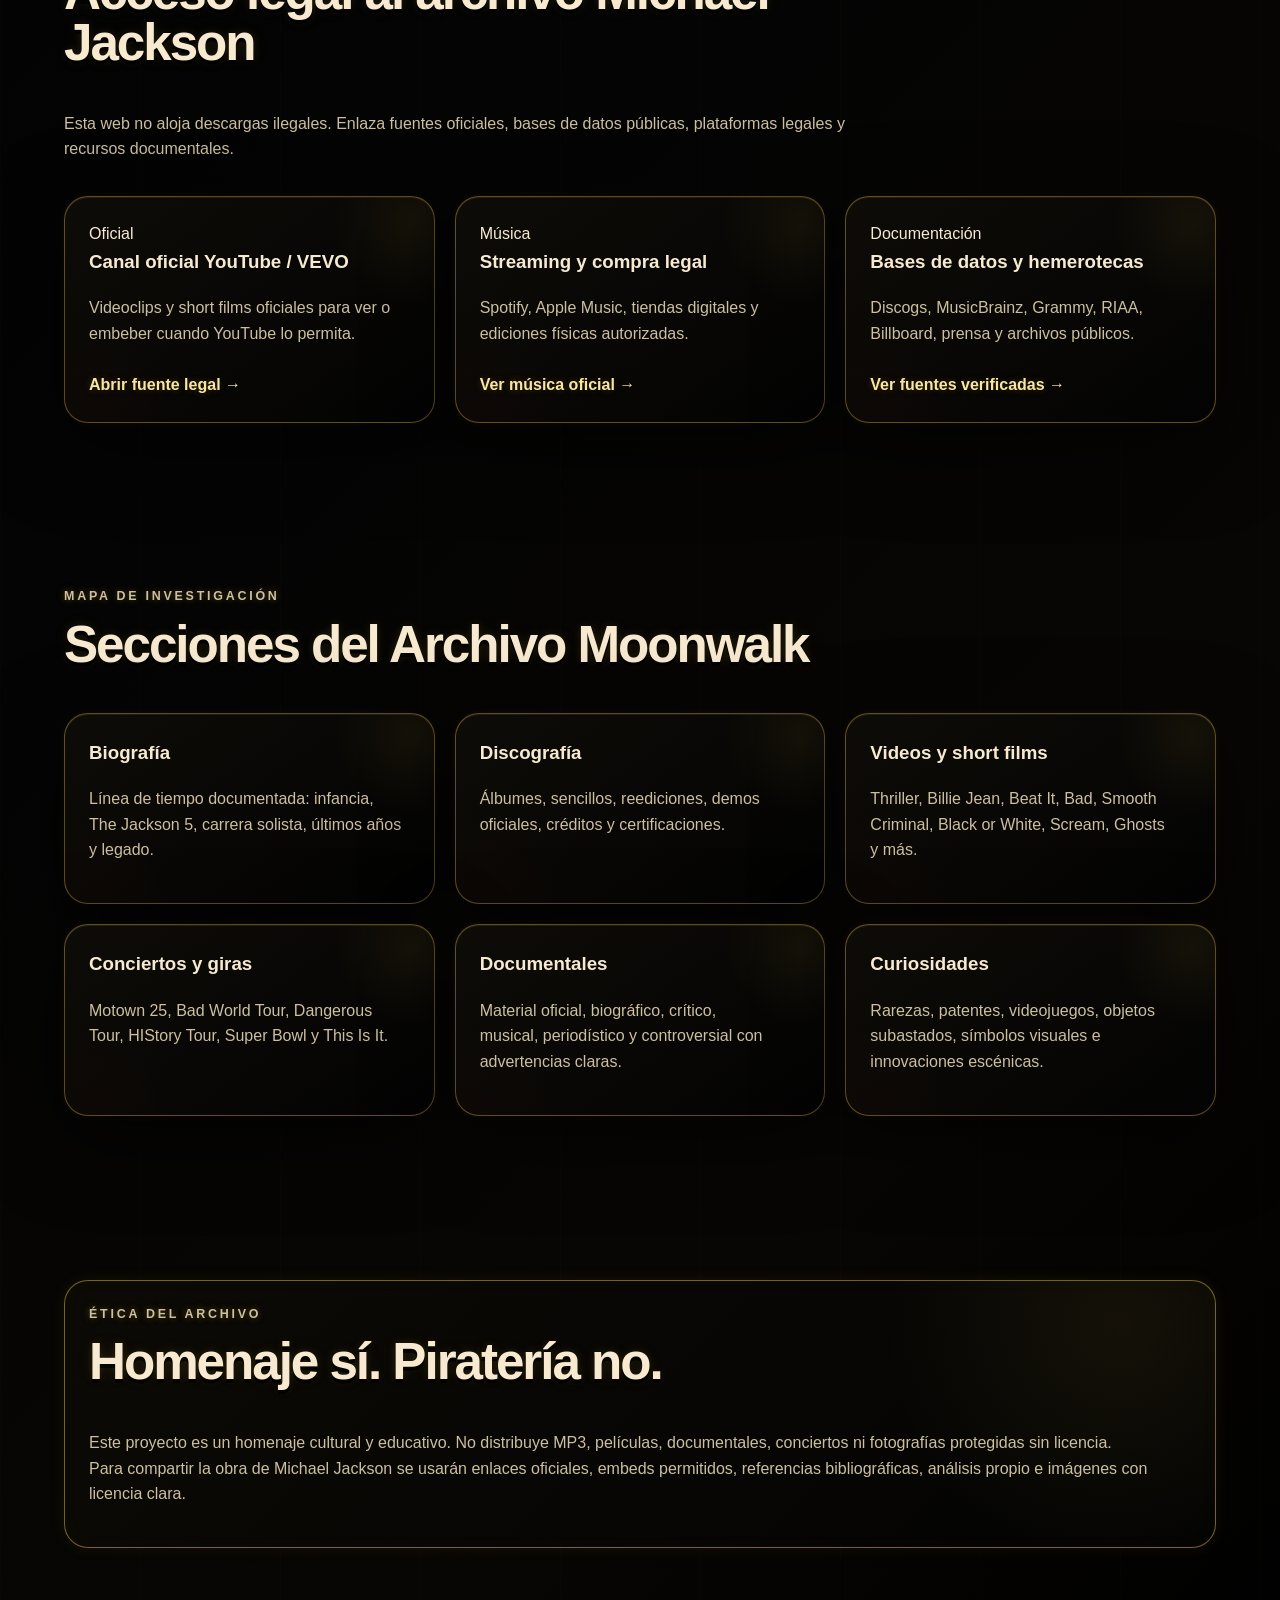
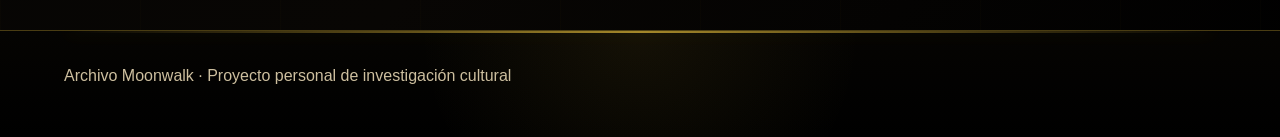
==== commit cfc606d5: "Pulido general de calidad visual" ====
--- a/index.html
+++ b/index.html
@@ -8,6 +8,7 @@
   <title>Archivo Moonwalk | Michael Jackson</title>
   <link rel="stylesheet" href="css/styles.css" />
   <link rel="stylesheet" href="css/home-hero-premium.css" />
+  <link rel="stylesheet" href="css/quality-polish.css" />
 </head>
 <body>
   <header class="site-header">
--- a/css/quality-polish.css
+++ b/css/quality-polish.css
@@ -0,0 +1,173 @@
+﻿/* =========================================================
+   Quality Polish V1 - Archivo Moonwalk
+   Pulido global de calidad visual, accesibilidad y responsive.
+   ========================================================= */
+
+/* Accesibilidad: foco visible elegante */
+a:focus-visible,
+button:focus-visible {
+  outline: 2px solid var(--gold-light);
+  outline-offset: 4px;
+  border-radius: 10px;
+  box-shadow:
+    0 0 0 4px rgba(212, 175, 55, 0.16),
+    0 0 18px rgba(212, 175, 55, 0.28);
+}
+
+/* Mejora de lectura general */
+.section-heading p,
+.card p,
+.legal-card p,
+.notice p,
+.timeline p,
+.data-card p {
+  text-wrap: pretty;
+}
+
+/* Tarjetas más vivas, sin exagerar */
+.card,
+.legal-card,
+.data-card,
+.notice,
+.timeline article {
+  transition:
+    transform 0.22s ease,
+    border-color 0.22s ease,
+    box-shadow 0.22s ease,
+    background 0.22s ease;
+}
+
+.card:hover,
+.legal-card:hover,
+.data-card:hover,
+.timeline article:hover {
+  transform: translateY(-4px);
+  border-color: rgba(212, 175, 55, 0.62);
+  box-shadow:
+    0 22px 70px rgba(0, 0, 0, 0.58),
+    0 0 24px rgba(212, 175, 55, 0.09);
+}
+
+/* Botones más consistentes */
+.btn,
+.legal-card a,
+.card.link-card {
+  -webkit-tap-highlight-color: transparent;
+}
+
+.legal-card a {
+  display: inline-flex;
+  align-items: center;
+  gap: 6px;
+  margin-top: 10px;
+  color: var(--gold-light);
+  font-weight: 800;
+}
+
+.legal-card a:hover {
+  color: #ffffff;
+  text-shadow: 0 0 12px rgba(212, 175, 55, 0.35);
+}
+
+/* Header más estable al hacer scroll */
+.site-header {
+  backdrop-filter: blur(14px);
+}
+
+/* Logo más nítido */
+.brand-logo {
+  object-fit: contain;
+  image-rendering: auto;
+}
+
+/* Footer más premium */
+.site-footer {
+  position: relative;
+  overflow: hidden;
+  border-top: 1px solid rgba(212, 175, 55, 0.35);
+  background:
+    radial-gradient(circle at 50% 0%, rgba(212, 175, 55, 0.08), transparent 34%),
+    linear-gradient(180deg, rgba(5, 4, 2, 0.98), #000000);
+}
+
+.site-footer::before {
+  content: "";
+  position: absolute;
+  left: var(--container-x);
+  right: var(--container-x);
+  top: 0;
+  height: 2px;
+  background: linear-gradient(90deg, transparent, var(--gold), transparent);
+  opacity: 0.75;
+  box-shadow: 0 0 18px rgba(212, 175, 55, 0.22);
+}
+
+/* Enlaces internos suavizados */
+html {
+  scroll-padding-top: 96px;
+}
+
+/* Evita desbordes visuales en textos largos */
+h1,
+h2,
+h3,
+p,
+a {
+  overflow-wrap: break-word;
+}
+
+/* Móvil: tarjetas y secciones más respirables */
+@media (max-width: 900px) {
+  .section {
+    padding-left: 18px;
+    padding-right: 18px;
+  }
+
+  .section-heading {
+    margin-bottom: 28px;
+  }
+
+  .grid {
+    gap: 18px;
+  }
+
+  .card:hover,
+  .legal-card:hover,
+  .data-card:hover,
+  .timeline article:hover {
+    transform: none;
+  }
+
+  .site-footer {
+    padding-left: 18px;
+    padding-right: 18px;
+    text-align: center;
+  }
+}
+
+/* Móvil pequeño: botones y textos con mejor tacto */
+@media (max-width: 560px) {
+  .main-nav a {
+    min-height: 48px;
+  }
+
+  .btn {
+    min-height: 50px;
+  }
+
+  .eyebrow {
+    line-height: 1.45;
+  }
+}
+
+/* Respeto a usuarios con animaciones reducidas */
+@media (prefers-reduced-motion: reduce) {
+  *,
+  *::before,
+  *::after {
+    animation-duration: 0.001ms !important;
+    animation-iteration-count: 1 !important;
+    scroll-behavior: auto !important;
+    transition-duration: 0.001ms !important;
+  }
+}
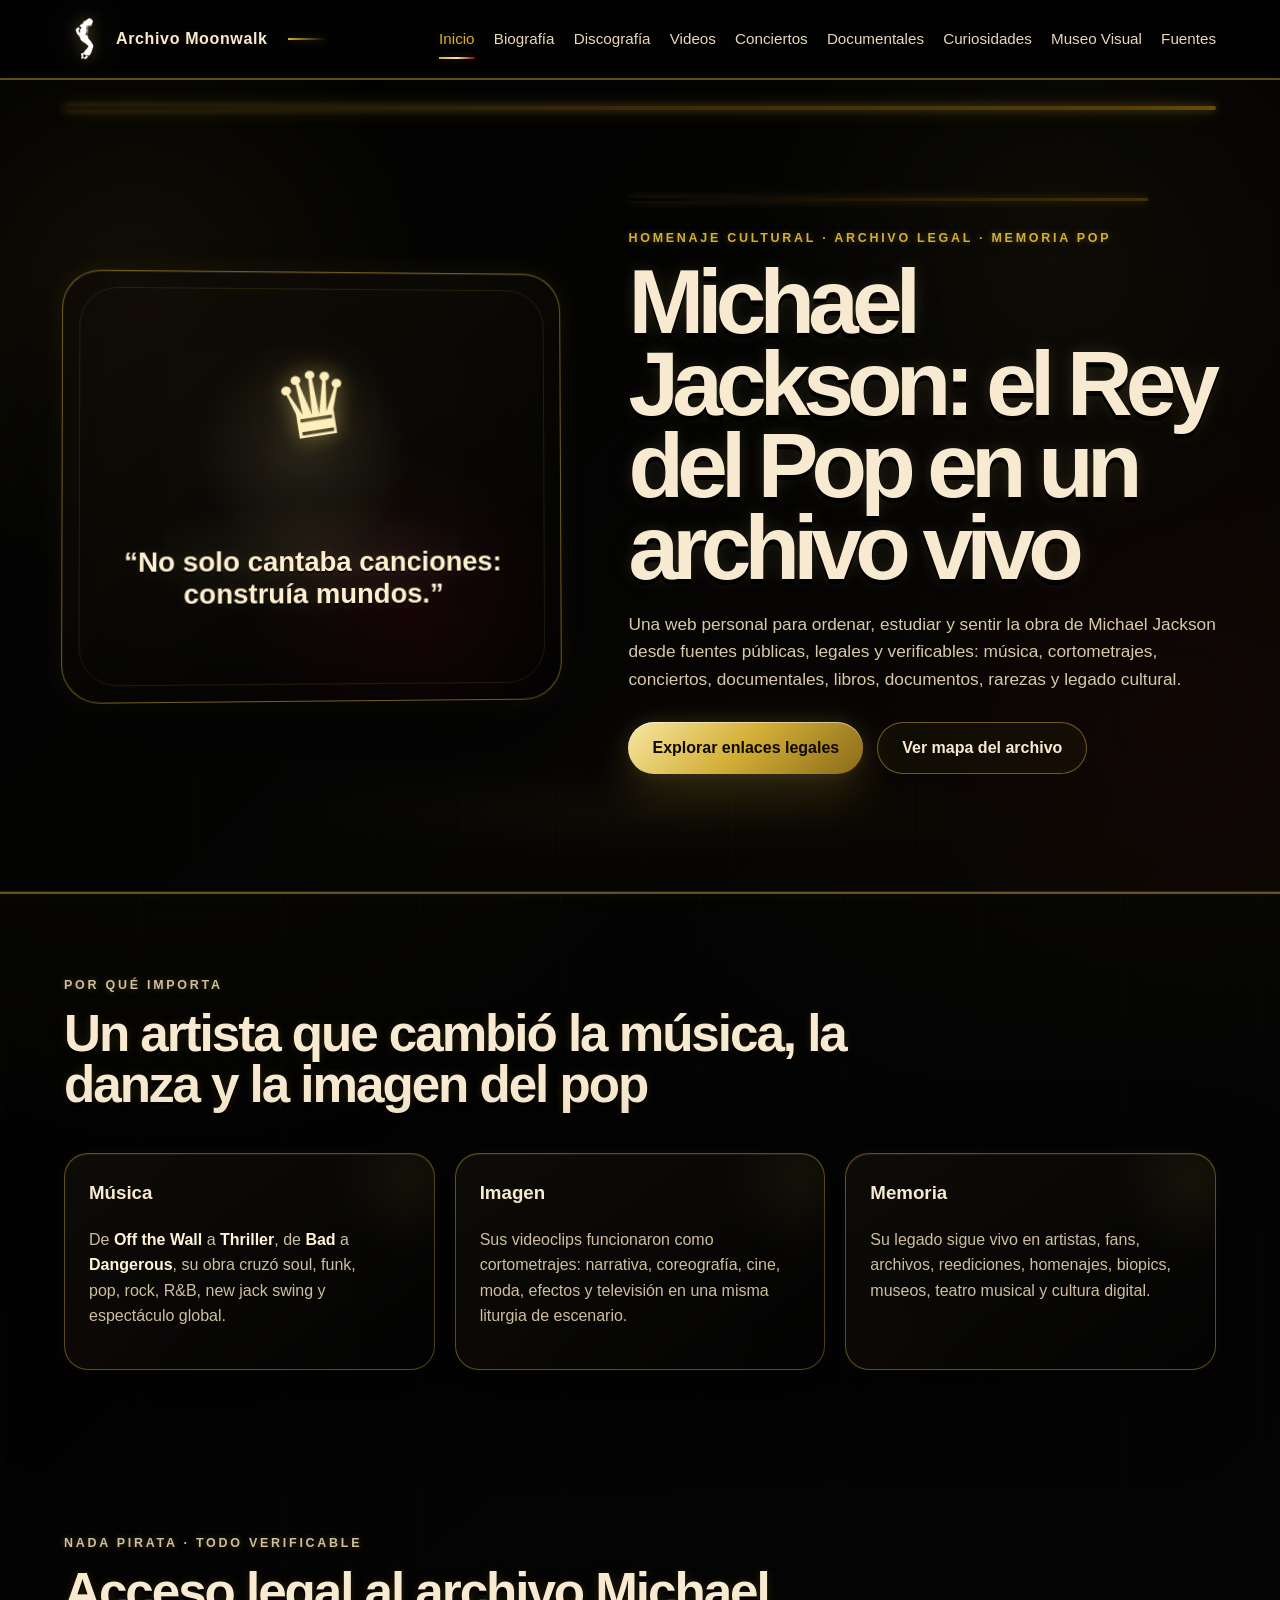
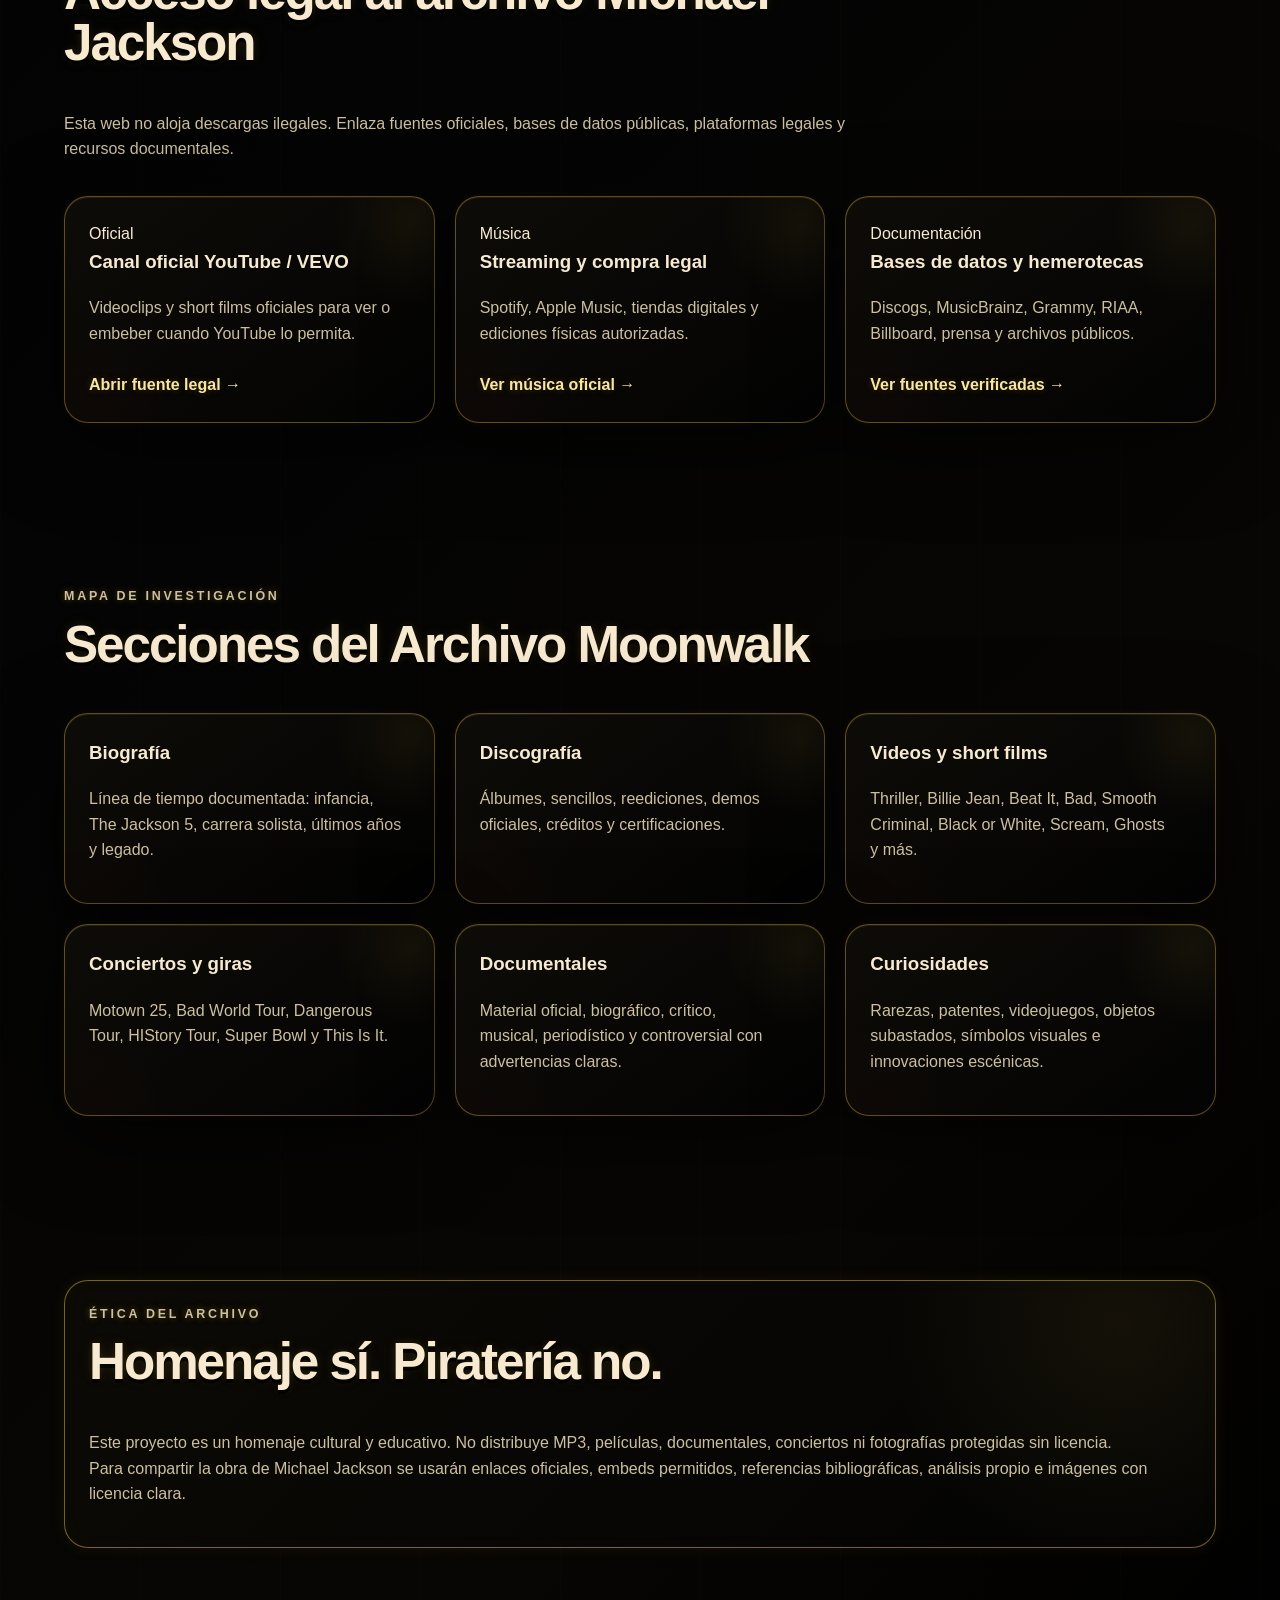
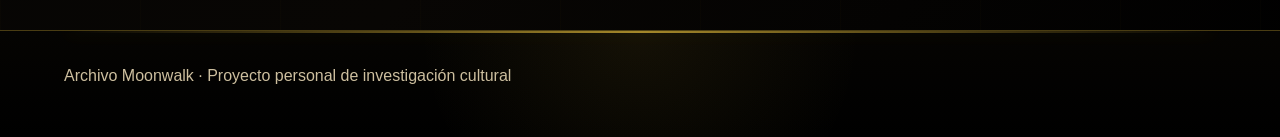
==== commit 104f2355: "Añado museo visual del Archivo Moonwalk" ====
--- a/index.html
+++ b/index.html
@@ -27,6 +27,7 @@
       <a href="conciertos.html">Conciertos</a>
       <a href="documentales.html">Documentales</a>
       <a href="curiosidades.html">Curiosidades</a>
+      <a href="museo-visual.html">Museo Visual</a>
       <a href="fuentes.html">Fuentes</a>
     </nav>
   </header>
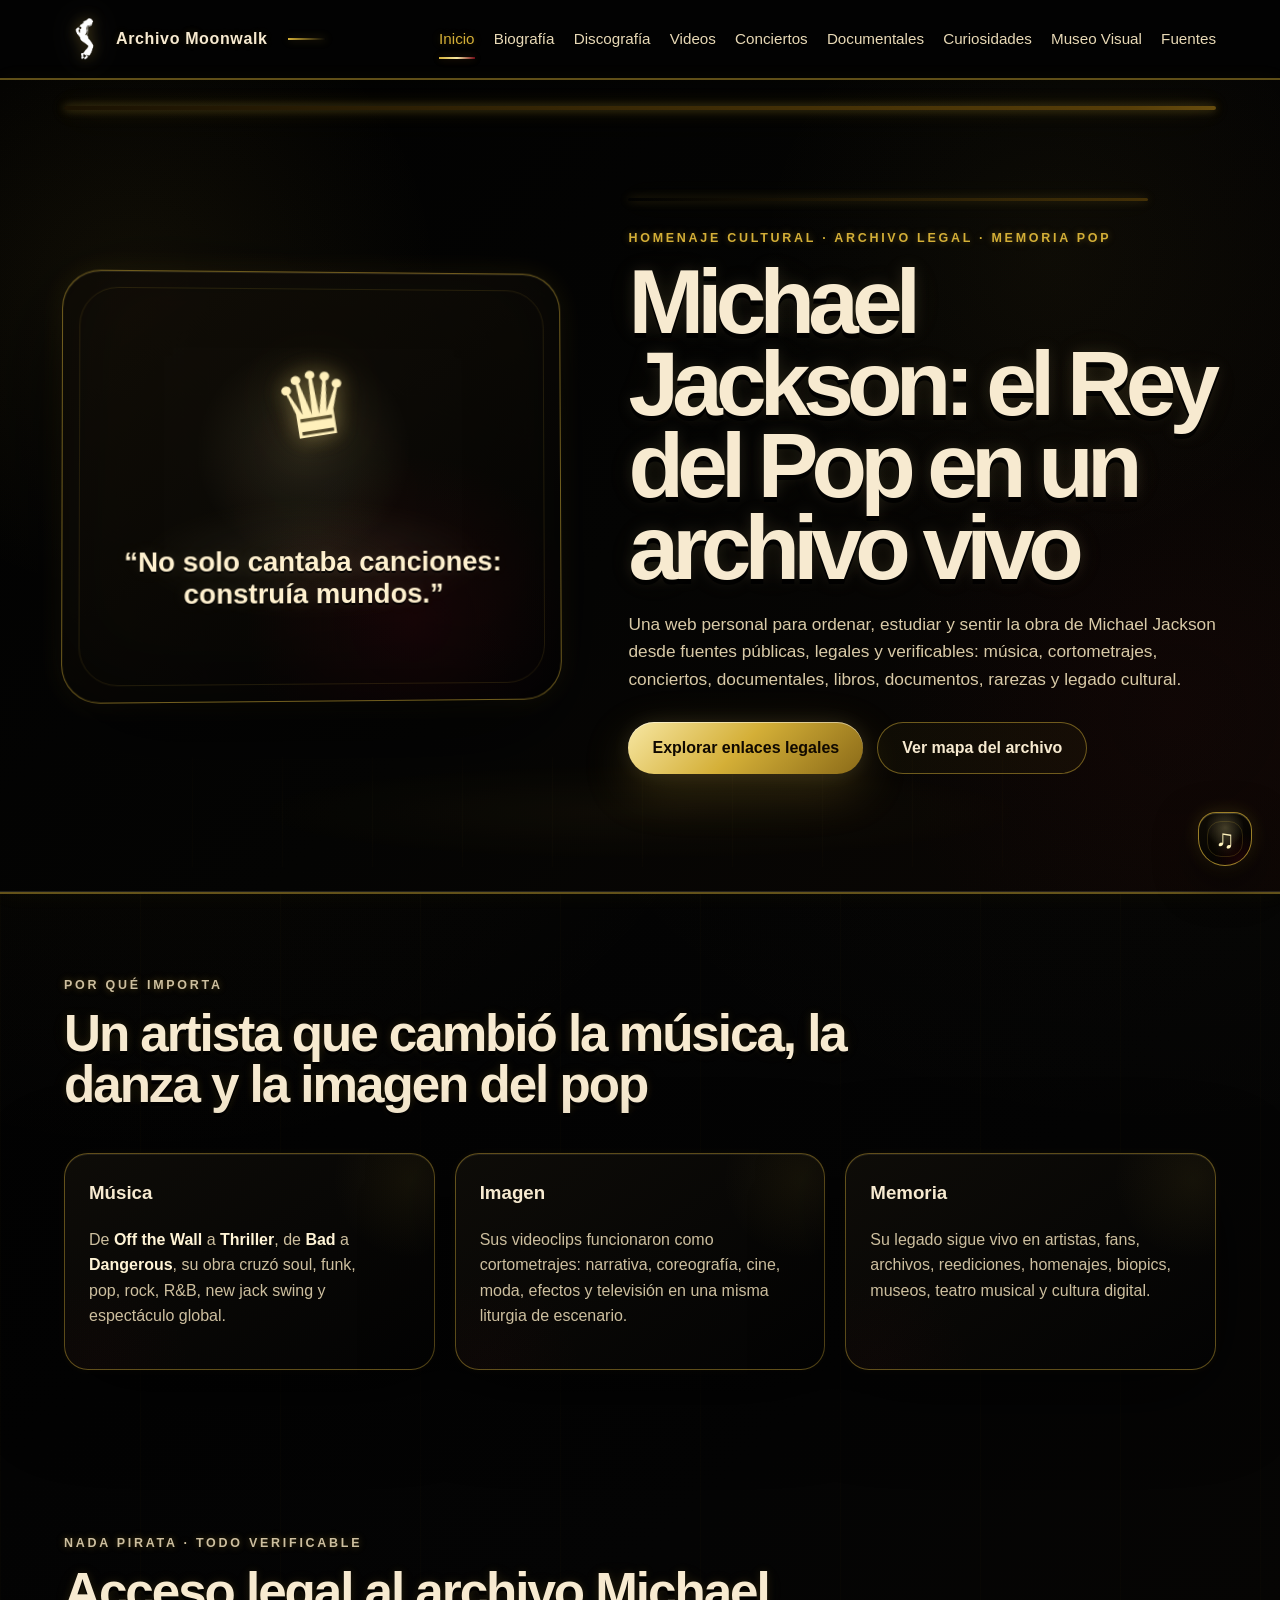
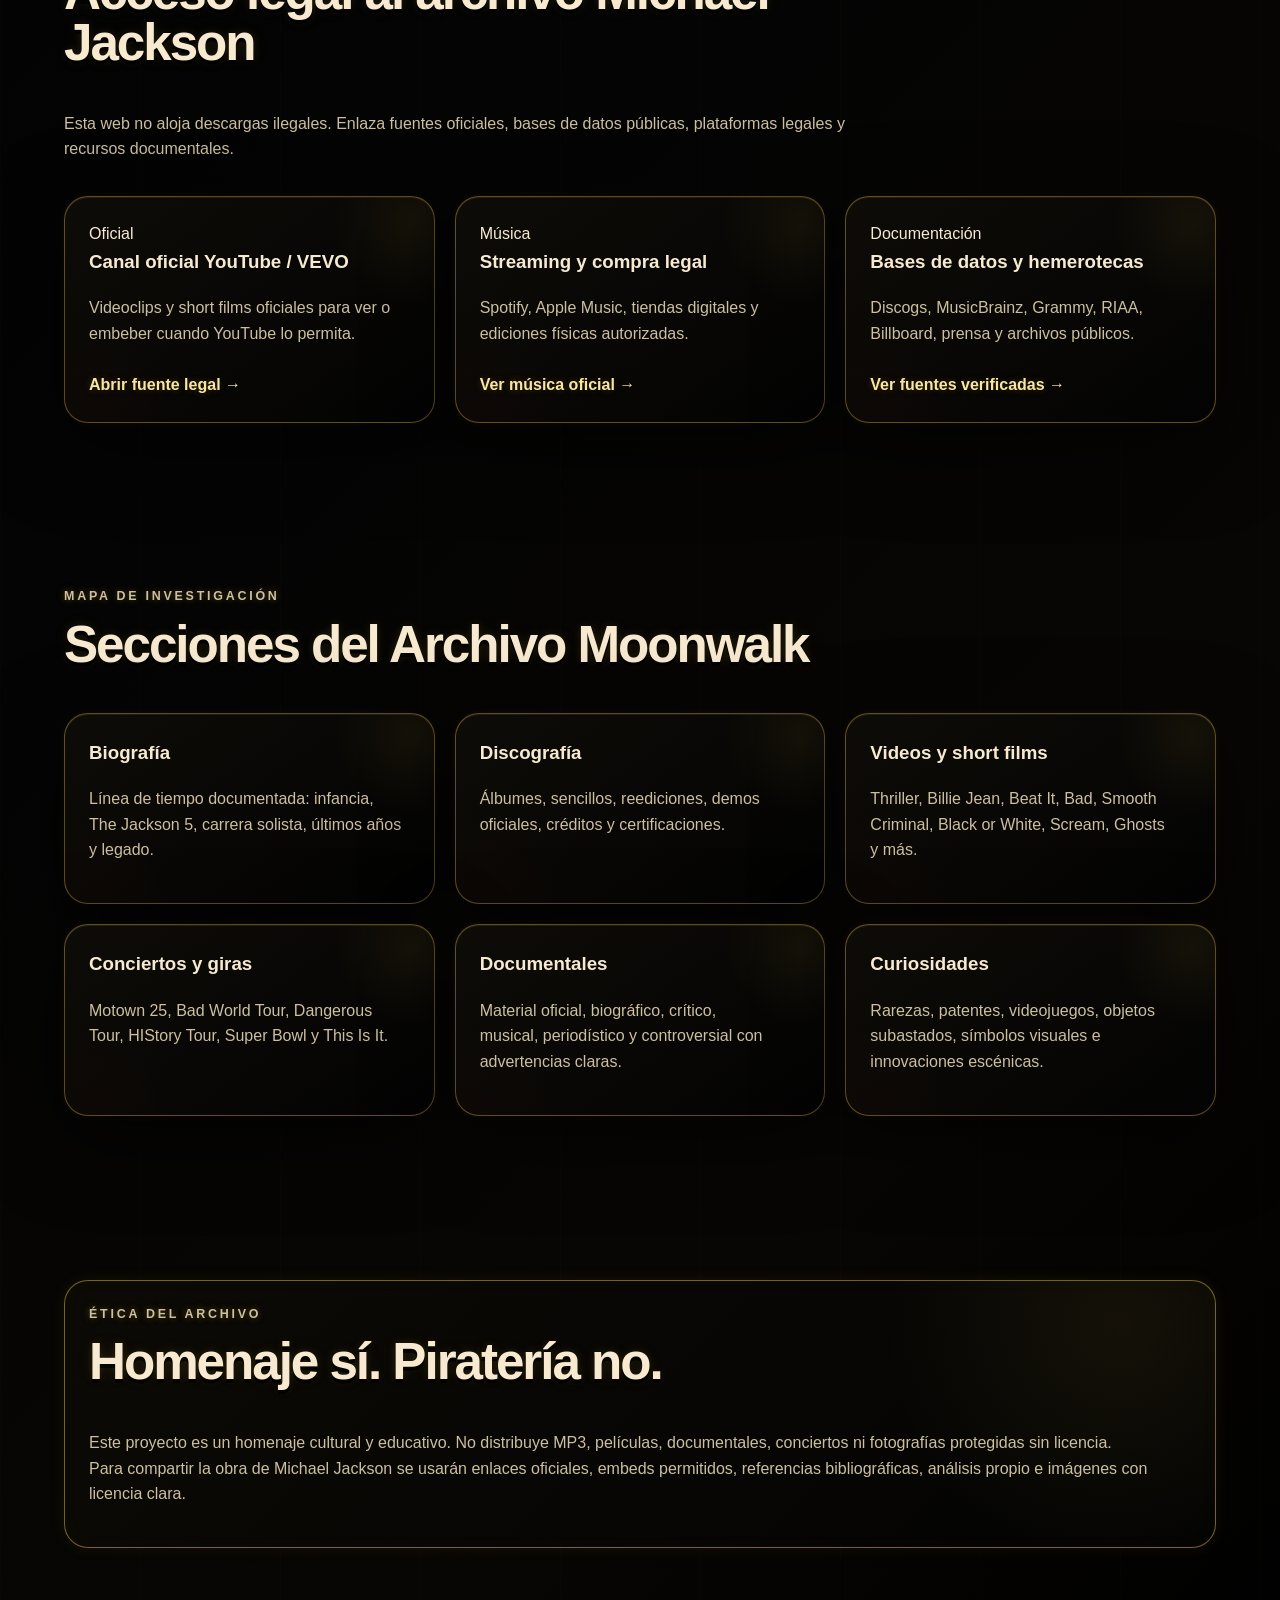
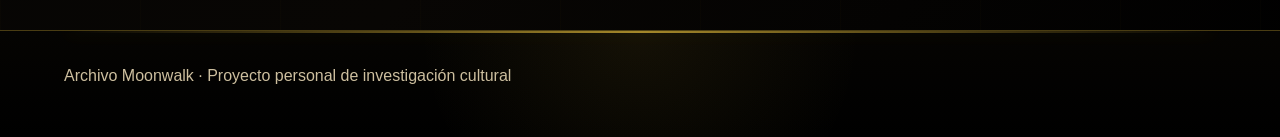
==== commit dce61f1b: "Añado controles Moonwalk de navegación" ====
--- a/index.html
+++ b/index.html
@@ -9,6 +9,7 @@
   <link rel="stylesheet" href="css/styles.css" />
   <link rel="stylesheet" href="css/home-hero-premium.css" />
   <link rel="stylesheet" href="css/quality-polish.css" />
+  <link rel="stylesheet" href="css/moonwalk-scroll-controls.css" />
 </head>
 <body>
   <header class="site-header">
@@ -184,5 +185,6 @@
   </footer>
 
   <script src="js/app.js"></script>
+  <script src="js/moonwalk-scroll-controls.js"></script>
 </body>
 </html>
--- a/css/moonwalk-scroll-controls.css
+++ b/css/moonwalk-scroll-controls.css
@@ -0,0 +1,272 @@
+/* =========================================================
+   Moonwalk Scroll Controls
+   Botones flotantes premium para navegar por secciones.
+   ========================================================= */
+
+.moonwalk-scroll-controls {
+  position: fixed;
+  right: clamp(16px, 2vw, 28px);
+  bottom: clamp(22px, 4vh, 42px);
+  z-index: 9997;
+  display: grid;
+  gap: 12px;
+  pointer-events: none;
+}
+
+.moonwalk-scroll-btn {
+  width: 54px;
+  height: 54px;
+  display: grid;
+  place-items: center;
+  position: relative;
+  overflow: hidden;
+  pointer-events: auto;
+  cursor: pointer;
+  color: #fff3bd;
+  border: 1.5px solid rgba(212, 175, 55, 0.72);
+  border-radius: 18px;
+  background:
+    radial-gradient(circle at 50% 28%, rgba(247, 231, 163, 0.24), transparent 42%),
+    radial-gradient(circle at 80% 92%, rgba(109, 7, 21, 0.24), transparent 44%),
+    linear-gradient(145deg, rgba(16, 12, 5, 0.96), rgba(0, 0, 0, 0.98));
+  box-shadow:
+    inset 0 1px 0 rgba(255, 246, 191, 0.16),
+    0 16px 42px rgba(0, 0, 0, 0.62),
+    0 0 18px rgba(212, 175, 55, 0.18);
+  transition:
+    transform 0.22s ease,
+    border-color 0.22s ease,
+    box-shadow 0.22s ease,
+    filter 0.22s ease;
+}
+
+.moonwalk-scroll-btn::before {
+  content: "";
+  position: absolute;
+  inset: 8px;
+  border: 1px solid rgba(212, 175, 55, 0.18);
+  border-radius: 14px;
+  pointer-events: none;
+}
+
+.moonwalk-scroll-btn::after {
+  content: "";
+  position: absolute;
+  inset: -40%;
+  background:
+    linear-gradient(
+      115deg,
+      transparent 0%,
+      transparent 38%,
+      rgba(255, 246, 191, 0.28) 48%,
+      rgba(212, 175, 55, 0.26) 54%,
+      transparent 66%,
+      transparent 100%
+    );
+  transform: translateX(-65%) rotate(8deg);
+  opacity: 0;
+  transition: transform 0.42s ease, opacity 0.42s ease;
+}
+
+.moonwalk-scroll-btn:hover {
+  transform: translateY(-4px) scale(1.04);
+  border-color: rgba(255, 242, 173, 0.95);
+  filter: brightness(1.12);
+  box-shadow:
+    inset 0 1px 0 rgba(255, 246, 191, 0.22),
+    0 20px 54px rgba(0, 0, 0, 0.70),
+    0 0 26px rgba(212, 175, 55, 0.32),
+    0 0 34px rgba(109, 7, 21, 0.16);
+}
+
+.moonwalk-scroll-btn:hover::after {
+  transform: translateX(65%) rotate(8deg);
+  opacity: 1;
+}
+
+.moonwalk-scroll-btn:active {
+  transform: translateY(-1px) scale(0.98);
+}
+
+.moonwalk-scroll-icon {
+  position: relative;
+  z-index: 2;
+  display: grid;
+  place-items: center;
+  font-size: 1.55rem;
+  line-height: 1;
+  text-shadow:
+    0 0 10px rgba(247, 231, 163, 0.38),
+    0 0 22px rgba(212, 175, 55, 0.20);
+}
+
+.moonwalk-scroll-btn[data-scroll-direction="up"] .moonwalk-scroll-icon {
+  transform: translateY(-1px);
+}
+
+.moonwalk-scroll-btn[data-scroll-direction="down"] .moonwalk-scroll-icon {
+  transform: translateY(1px);
+}
+
+.moonwalk-scroll-btn.is-muted {
+  opacity: 0.42;
+  filter: grayscale(0.28);
+}
+
+.moonwalk-scroll-btn.is-hidden {
+  opacity: 0;
+  visibility: hidden;
+  transform: translateY(8px) scale(0.96);
+  pointer-events: none;
+}
+
+@media (max-width: 900px) {
+  .moonwalk-scroll-controls {
+    right: 14px;
+    bottom: 18px;
+    gap: 10px;
+  }
+
+  .moonwalk-scroll-btn {
+    width: 48px;
+    height: 48px;
+    border-radius: 16px;
+  }
+
+  .moonwalk-scroll-icon {
+    font-size: 1.35rem;
+  }
+}
+
+@media (max-width: 430px) {
+  .moonwalk-scroll-controls {
+    right: 10px;
+    bottom: 14px;
+  }
+
+  .moonwalk-scroll-btn {
+    width: 44px;
+    height: 44px;
+  }
+}
+
+@media (prefers-reduced-motion: reduce) {
+  .moonwalk-scroll-btn,
+  .moonwalk-scroll-btn::after {
+    transition: none !important;
+  }
+}
+/* =========================================================
+   Moonwalk Scroll Controls - Separación profesional
+   Botón superior y botón inferior como navegación premium.
+   ========================================================= */
+
+.moonwalk-scroll-controls {
+  position: fixed;
+  inset: 0;
+  z-index: 9997;
+  display: block;
+  pointer-events: none;
+}
+
+.moonwalk-scroll-btn {
+  position: fixed;
+  right: clamp(16px, 2vw, 28px);
+  pointer-events: auto;
+}
+
+.moonwalk-scroll-btn[data-scroll-direction="up"] {
+  top: clamp(118px, 18vh, 190px);
+  bottom: auto;
+}
+
+.moonwalk-scroll-btn[data-scroll-direction="down"] {
+  top: auto;
+  bottom: clamp(32px, 7vh, 78px);
+}
+
+/* Pequeña diferencia visual: arriba más celestial, abajo más musical */
+.moonwalk-scroll-btn[data-scroll-direction="up"] {
+  border-radius: 50% 50% 18px 18px;
+}
+
+.moonwalk-scroll-btn[data-scroll-direction="down"] {
+  border-radius: 18px 18px 50% 50%;
+}
+
+.moonwalk-scroll-btn[data-scroll-direction="up"] .moonwalk-scroll-icon {
+  font-size: 1.42rem;
+}
+
+.moonwalk-scroll-btn[data-scroll-direction="down"] .moonwalk-scroll-icon {
+  font-size: 1.62rem;
+}
+
+/* Móvil: más separados, pero sin molestar al contenido */
+@media (max-width: 900px) {
+  .moonwalk-scroll-btn {
+    right: 12px;
+  }
+
+  .moonwalk-scroll-btn[data-scroll-direction="up"] {
+    top: 112px;
+  }
+
+  .moonwalk-scroll-btn[data-scroll-direction="down"] {
+    bottom: 22px;
+  }
+}
+
+@media (max-width: 430px) {
+  .moonwalk-scroll-btn {
+    right: 10px;
+  }
+
+  .moonwalk-scroll-btn[data-scroll-direction="up"] {
+    top: 104px;
+  }
+
+  .moonwalk-scroll-btn[data-scroll-direction="down"] {
+    bottom: 16px;
+  }
+}
+/* =========================================================
+   Moonwalk Scroll Controls - Ajuste Hollywood Desktop
+   Más separación vertical en escritorio, móvil se mantiene cómodo.
+   ========================================================= */
+
+@media (min-width: 901px) {
+  .moonwalk-scroll-btn[data-scroll-direction="up"] {
+    top: clamp(92px, 12vh, 138px);
+  }
+
+  .moonwalk-scroll-btn[data-scroll-direction="down"] {
+    bottom: clamp(18px, 3.5vh, 42px);
+  }
+
+  .moonwalk-scroll-btn {
+    right: clamp(18px, 2.2vw, 34px);
+  }
+}
+
+/* Desktop grande: sensación más cinematográfica y separada */
+@media (min-width: 1280px) {
+  .moonwalk-scroll-btn[data-scroll-direction="up"] {
+    top: 118px;
+  }
+
+  .moonwalk-scroll-btn[data-scroll-direction="down"] {
+    bottom: 34px;
+  }
+}
+
+/* Mobile queda igual de práctico, sin subir demasiado el botón */
+@media (max-width: 900px) {
+  .moonwalk-scroll-btn[data-scroll-direction="up"] {
+    top: 112px;
+  }
+
+  .moonwalk-scroll-btn[data-scroll-direction="down"] {
+    bottom: 20px;
+  }
+}
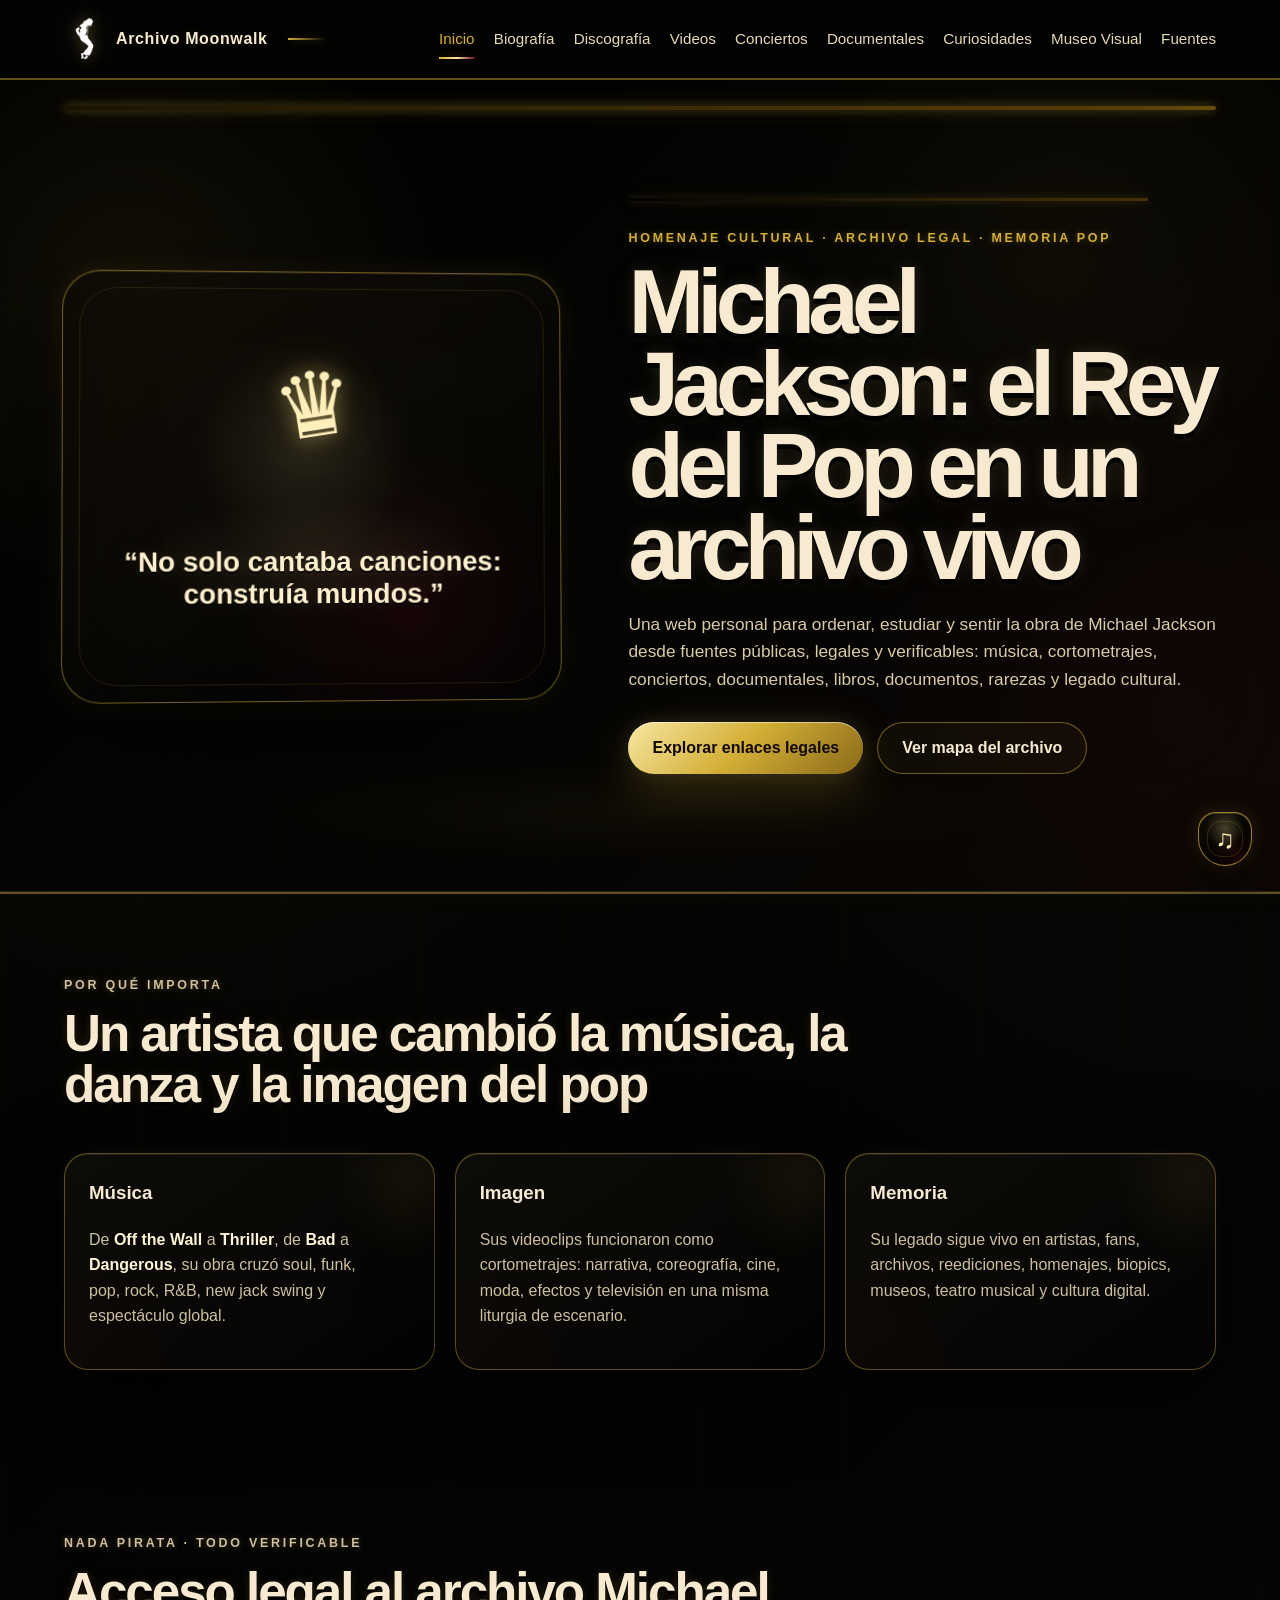
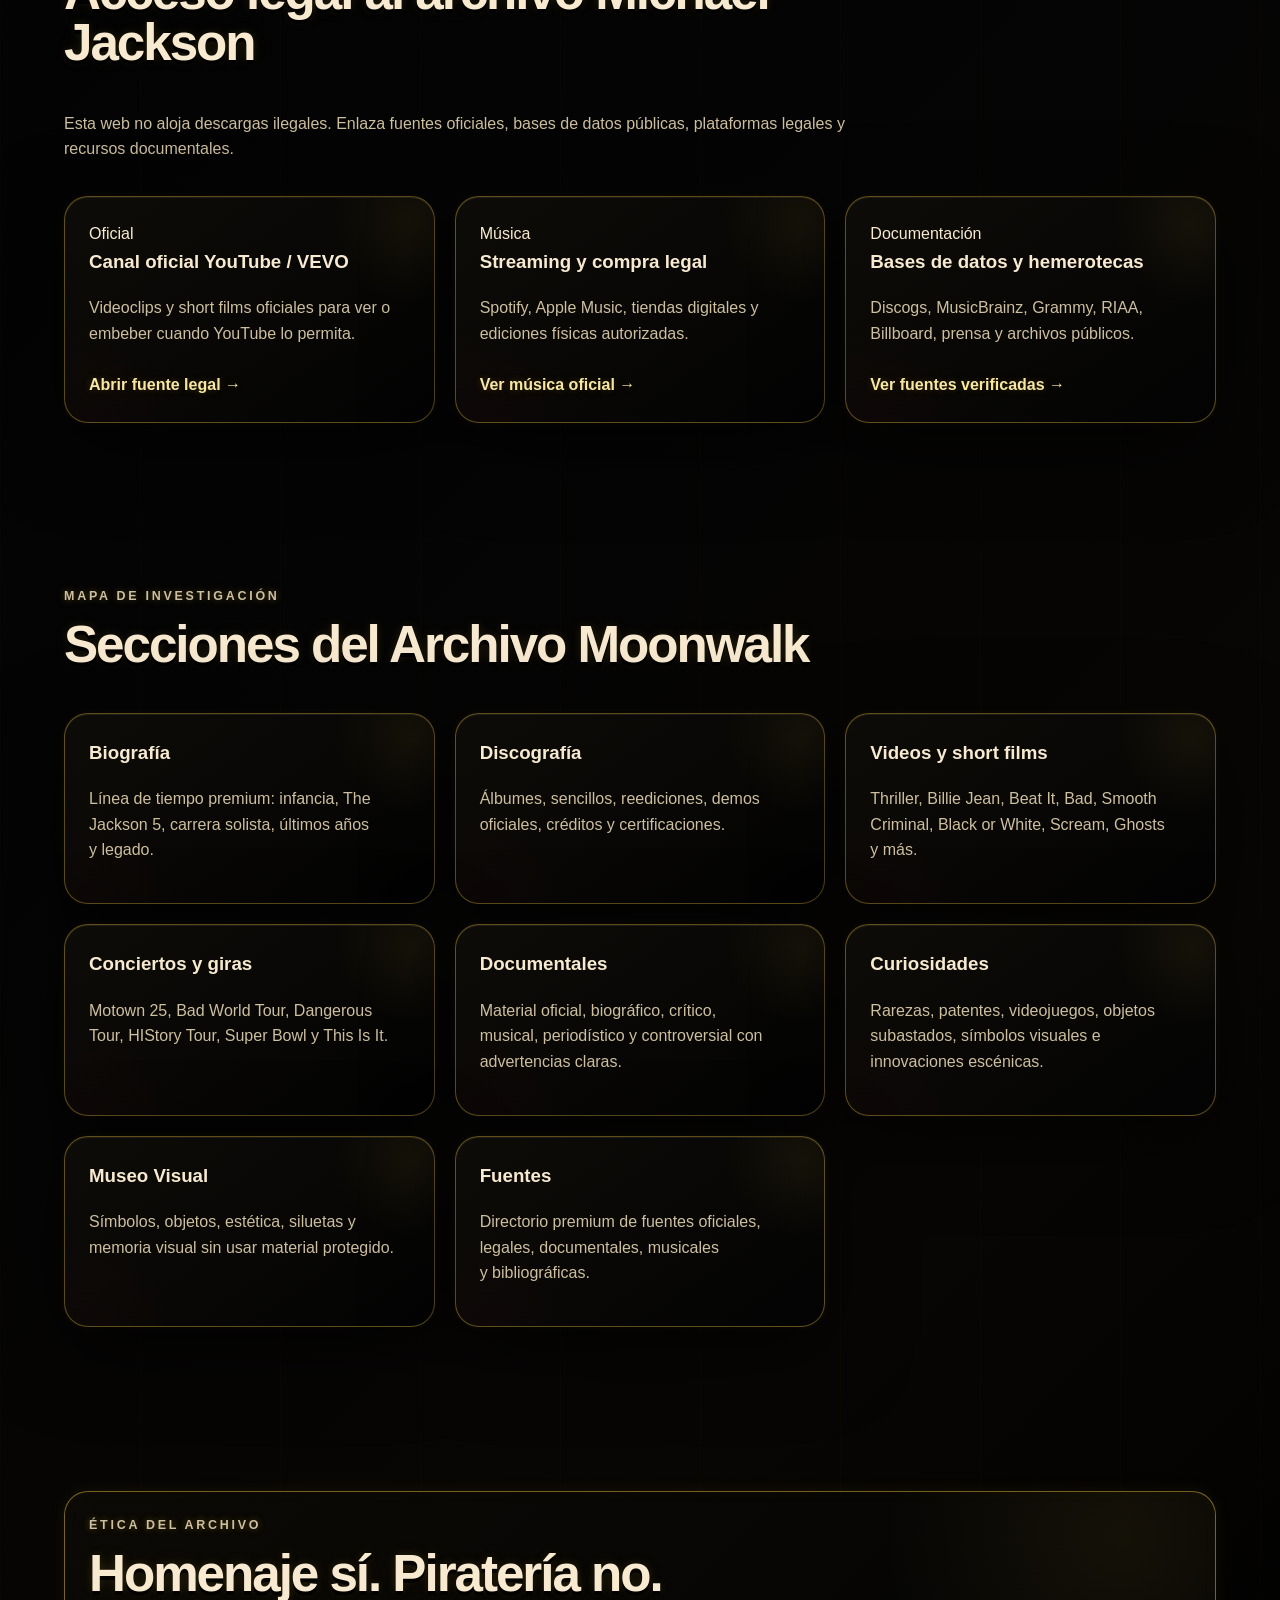
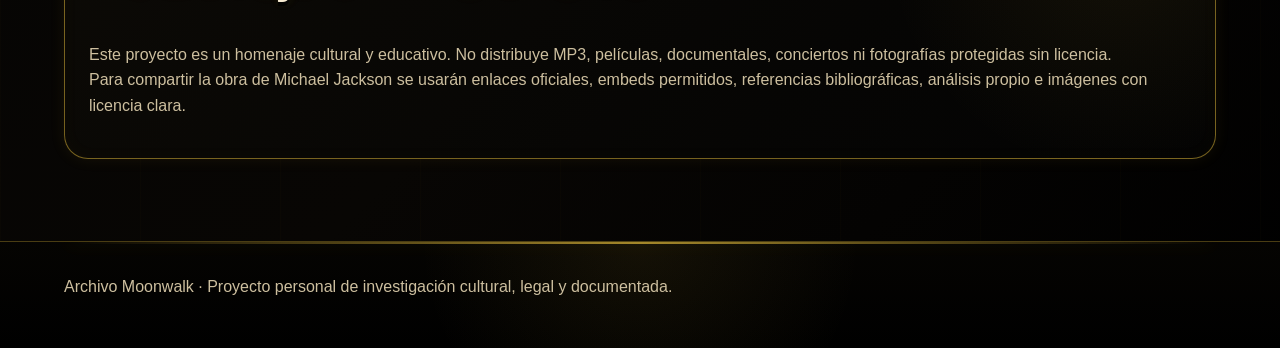
==== commit deb26433: "Actualizo mapa global del inicio" ====
--- a/index.html
+++ b/index.html
@@ -136,7 +136,7 @@
       <div class="grid three">
         <a class="card link-card" href="biografia.html">
           <h3>Biografía</h3>
-          <p>Línea de tiempo documentada: infancia, The Jackson 5, carrera solista, últimos años y legado.</p>
+          <p>Línea de tiempo premium: infancia, The Jackson 5, carrera solista, últimos años y legado.</p>
         </a>
 
         <a class="card link-card" href="discografia.html">
@@ -162,6 +162,16 @@
         <a class="card link-card" href="curiosidades.html">
           <h3>Curiosidades</h3>
           <p>Rarezas, patentes, videojuegos, objetos subastados, símbolos visuales e innovaciones escénicas.</p>
+        </a>
+
+        <a class="card link-card" href="museo-visual.html">
+          <h3>Museo Visual</h3>
+          <p>Símbolos, objetos, estética, siluetas y memoria visual sin usar material protegido.</p>
+        </a>
+
+        <a class="card link-card" href="fuentes.html">
+          <h3>Fuentes</h3>
+          <p>Directorio premium de fuentes oficiales, legales, documentales, musicales y bibliográficas.</p>
         </a>
       </div>
     </section>
@@ -181,7 +191,7 @@
   </main>
 
   <footer class="site-footer">
-    <p>Archivo Moonwalk · Proyecto personal de investigación cultural</p>
+    <p>Archivo Moonwalk · Proyecto personal de investigación cultural, legal y documentada.</p>
   </footer>
 
   <script src="js/app.js"></script>
